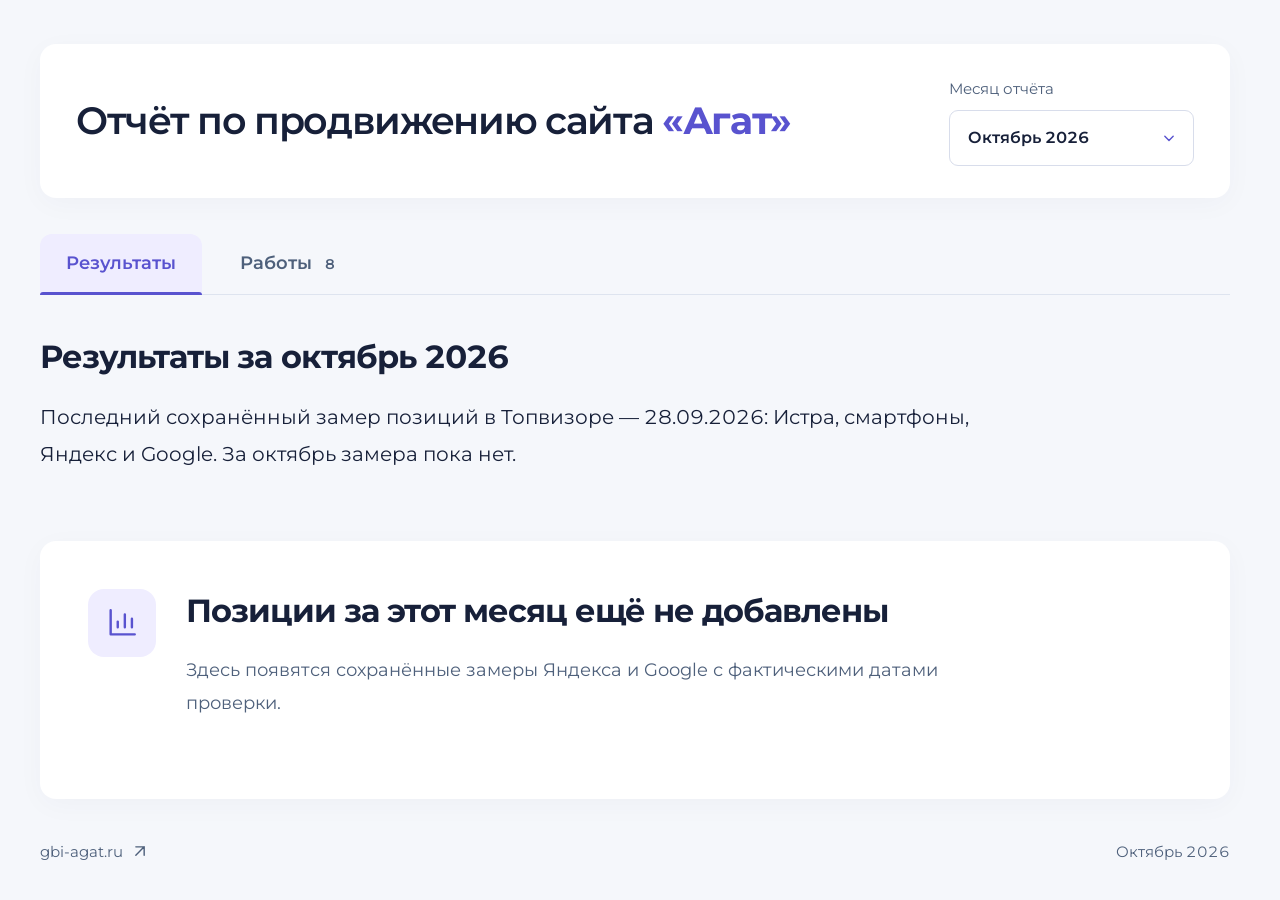
==== index.html @ eaf4693b "Rewrite October report into eight client-focused works" ====
<!doctype html>
<html lang="ru">
<head>
  <meta charset="utf-8">
  <meta name="viewport" content="width=device-width,initial-scale=1">
  <meta name="robots" content="noindex,nofollow">
  <meta name="color-scheme" content="light">
  <title>Отчёт по продвижению сайта «Агат»</title>
  <link rel="preload" href="assets/fonts/Montserrat-Regular.woff2" as="font" type="font/woff2" crossorigin>
  <link rel="preload" href="assets/fonts/Montserrat-SemiBold.woff2" as="font" type="font/woff2" crossorigin>
  <link rel="stylesheet" href="styles.css?v=631f88daee0b">
  <link rel="stylesheet" href="results.css?v=2985867da92b">
  <link rel="stylesheet" href="adapt.css?v=6421953a1826">
  <script src="report-data.js?v=fc1d8f384227" defer></script>
  <script src="model.js?v=d8259ea0d6a9" defer></script>
  <script src="app.js?v=17f23eb4bdbf" defer></script>
</head>
<body>
  <a class="skip-link" href="#report-content">К содержанию отчёта</a>
  <div class="report-shell">
    <header class="report-header">
      <div class="report-heading"><h1>Отчёт по продвижению сайта <span id="report-client">«Агат»</span></h1></div>
      <div class="month-picker"><label for="report-month">Месяц отчёта</label><div class="select-wrap"><select id="report-month" aria-label="Месяц отчёта"></select><svg aria-hidden="true" viewBox="0 0 24 24"><path d="m7 10 5 5 5-5"/></svg></div></div>
    </header>
    <nav class="report-nav" aria-label="Разделы отчёта">
      <div class="tabs" role="tablist" aria-label="Отчёт по продвижению сайта">
        <button type="button" role="tab" id="tab-results" aria-controls="panel-results" aria-selected="true" tabindex="0">Результаты</button>
        <button type="button" role="tab" id="tab-works" aria-controls="panel-works" aria-selected="false" tabindex="-1">Работы <span id="work-count" class="tab-count" hidden></span></button>
      </div>
    </nav>
    <main id="report-content">
      <section id="panel-results" role="tabpanel" aria-labelledby="tab-results" tabindex="-1"><p class="loading-message" role="status">Загружаем отчёт…</p></section>
      <section id="panel-works" role="tabpanel" aria-labelledby="tab-works" tabindex="-1" hidden></section>
      <noscript><p class="notice">Для переключения месяцев и просмотра отчёта включите JavaScript в браузере.</p></noscript>
    </main>
    <footer class="report-footer"><a id="site-link" href="https://gbi-agat.ru/" target="_blank" rel="noopener noreferrer">gbi-agat.ru <svg aria-hidden="true" viewBox="0 0 24 24"><path d="M7 17 17 7M7 7h10v10"/></svg></a><span id="period-label">Октябрь 2026</span></footer>
  </div>
  <dialog id="detail-dialog" class="detail-dialog" aria-labelledby="detail-title">
    <div class="drawer-header"><div><h2 id="detail-title"></h2><p id="detail-meta"></p></div><button type="button" id="close-detail" class="icon-button" aria-label="Закрыть подробности" autofocus><svg aria-hidden="true" viewBox="0 0 24 24"><path d="m6 6 12 12M18 6 6 18"/></svg></button></div>
    <div id="detail-body" class="drawer-body"></div>
  </dialog>
  <p id="announcement" class="sr-only" role="status" aria-live="polite"></p>
</body>
</html>
---- styles.css ----
@font-face{font-family:Montserrat;src:url('assets/fonts/Montserrat-Regular.woff2') format('woff2');font-weight:400;font-style:normal;font-display:swap}
@font-face{font-family:Montserrat;src:url('assets/fonts/Montserrat-Medium.woff2') format('woff2');font-weight:500;font-style:normal;font-display:swap}
@font-face{font-family:Montserrat;src:url('assets/fonts/Montserrat-SemiBold.woff2') format('woff2');font-weight:600;font-style:normal;font-display:swap}
@font-face{font-family:Montserrat;src:url('assets/fonts/Montserrat-Bold.woff2') format('woff2');font-weight:700;font-style:normal;font-display:swap}

:root{--page:#f5f7fb;--surface:#fff;--ink:#172039;--muted:#4e607b;--accent:#5953cf;--accent-soft:#efedff;--positive:#087e78;--positive-soft:#e7f5f1;--negative:#a33b45;--negative-soft:#fff0f0;--line:#e4e9f1;--before:#b4ade9;--after:#28a7a0;--radius:16px;--shadow:0 6px 28px rgb(34 46 84 / 3%);--ease:cubic-bezier(.16,1,.3,1);--body-size:18px;--small-size:16px;--meta-size:15px;--intro-size:20px;--task-size:20px;font-family:Montserrat,Arial,sans-serif;font-size:var(--body-size);color:var(--ink);background:var(--page);font-synthesis:none;font-variant-numeric:tabular-nums}
*{box-sizing:border-box}html{scrollbar-gutter:stable;scroll-behavior:smooth}body{margin:0;line-height:1.7}body.dialog-open{overflow:hidden}button,input,select{font:inherit;color:inherit}button,a,input,select{-webkit-tap-highlight-color:transparent}button{cursor:pointer}button:disabled{cursor:default;opacity:.5}[hidden]{display:none!important}button:focus-visible,a:focus-visible,input:focus-visible,select:focus-visible,summary:focus-visible,[tabindex]:focus-visible{outline:3px solid #7770ed;outline-offset:4px}a{color:var(--accent);text-decoration-thickness:1px;text-underline-offset:5px}a:hover{text-decoration:underline}input,select{caret-color:var(--accent)}::selection{background:#ddd9ff;color:var(--ink)}::-webkit-scrollbar{width:10px;height:10px}::-webkit-scrollbar-thumb{background:#bcc3d4;border-radius:8px;border:2px solid var(--page)}::-webkit-scrollbar-track{background:var(--page)}svg{display:block;flex-shrink:0;fill:none;stroke:currentColor;stroke-width:1.7;stroke-linecap:round;stroke-linejoin:round}h1,h2,h3,p{margin:0}h1,h2,h3{text-wrap:balance}h1,h2{letter-spacing:-.03em}h3{letter-spacing:-.02em}.sr-only{position:absolute;width:1px;height:1px;padding:0;margin:-1px;overflow:hidden;clip:rect(0,0,0,0);white-space:nowrap;border:0}.skip-link{position:fixed;z-index:100;left:20px;top:-100px;padding:14px 20px;background:white;border-radius:8px}.skip-link:focus{top:12px}

/* Shared page hierarchy. */
.report-shell{max-width:1440px;margin:0 auto;padding:44px 40px 0}.report-header{display:grid;grid-template-columns:minmax(0,1fr) auto;align-items:center;gap:40px;padding:32px 36px;background:var(--surface);border-radius:var(--radius);box-shadow:var(--shadow)}.report-heading{min-width:0}.report-heading h1{max-width:900px;font-size:38px;line-height:1.35;font-weight:600;letter-spacing:-.035em;text-wrap:pretty}.report-heading h1 span{color:var(--accent);font-weight:700}.month-picker label{display:block;font-size:var(--meta-size);color:var(--muted);margin-bottom:8px}.select-wrap{position:relative}.select-wrap>svg{position:absolute;pointer-events:none;right:15px;top:18px;width:20px;height:20px;color:var(--accent);transform:rotate(90deg)}.month-picker .select-wrap>svg{transform:none}select{appearance:none;min-height:56px;border:1px solid #d8ddeb;border-radius:9px;background:var(--surface);padding:13px 45px 13px 18px;font-size:var(--small-size);cursor:pointer;max-width:100%}.month-picker select{min-width:245px;font-weight:600}
.report-nav{margin-top:36px;border-bottom:1px solid #dee4ef}.tabs{display:flex;gap:12px}.tabs button{position:relative;min-height:60px;padding:15px 26px;border:0;border-radius:12px 12px 0 0;background:transparent;color:var(--muted);font-size:18px;font-weight:600;line-height:1.5;transition:background .18s,color .18s}.tabs button:hover{background:#ececfa;color:var(--ink)}.tabs button[aria-selected=true]{background:var(--accent-soft);color:var(--accent)}.tabs button[aria-selected=true]::after{content:'';height:3px;border-radius:3px 3px 0 0;background:var(--accent);position:absolute;bottom:-1px;left:0;right:0}.tab-count{margin-left:8px;font-size:14px;color:var(--muted)}.surface{background:var(--surface);border-radius:var(--radius);box-shadow:var(--shadow)}
.page-intro{padding:44px 0 40px}.page-intro h2{font-size:36px;line-height:1.3;font-weight:700}.period-subtitle{font-size:18px;color:var(--accent);margin-top:12px;font-weight:500}

/* The route gives each month and task enough room to read. */
.timeline{list-style:none;margin:0;padding:0}.stage{position:relative;display:grid;grid-template-columns:110px minmax(0,1fr);gap:20px;padding-bottom:36px;scroll-margin-top:24px}.stage::before{content:'';position:absolute;left:109px;top:47px;bottom:-47px;width:2px;background:#dce2ed}.stage:last-child::before{display:none}.stage-date{padding-top:34px;padding-right:16px;position:relative;text-align:left}.stage-date h3{font-size:20px;font-weight:600;line-height:1.4}.stage-date .year{display:block;font-size:var(--meta-size);color:var(--muted);margin-top:6px}.stage-node{position:absolute;right:-8px;top:41px;width:16px;height:16px;border:3px solid var(--page);background:#a8b2c7;border-radius:50%;z-index:1}.stage.selected .stage-node{width:20px;height:20px;right:-10px;top:39px;background:var(--accent);box-shadow:0 0 0 1px var(--accent)}.stage.selected .stage-date h3{color:var(--accent)}.stage.complete .stage-node{background:var(--positive)}.stage-card{padding:34px 36px 12px}.stage.selected .stage-card{outline:1px solid #c7c2ee;outline-offset:-1px}.stage-heading{display:flex;gap:24px;align-items:flex-start;justify-content:space-between}.stage-heading h3{font-size:26px;font-weight:600;line-height:1.4}.stage-description{font-size:var(--body-size);line-height:1.8;color:var(--muted);max-width:900px;margin-top:14px}
.status{display:inline-flex;align-items:center;font-size:var(--meta-size);font-weight:500;white-space:nowrap;color:var(--muted);padding:5px 10px;background:#f1f4f9;border-radius:5px;line-height:1.5}.status.in_progress{color:var(--accent);background:var(--accent-soft)}.status.done{color:var(--positive);background:var(--positive-soft)}.status.moved{color:#835911;background:#fff4df}
.stage-tasks{margin:28px 0 0;list-style:none;padding:0;display:grid;grid-template-columns:1fr 1fr;column-gap:36px}.stage-tasks>li{min-width:0;border-top:1px solid var(--line)}.task-button{width:100%;display:flex;gap:22px;text-align:left;padding:26px 0 28px;border:0;background:transparent;border-radius:3px;align-items:flex-start}.task-button:hover .task-title,.task-button:hover .task-affordance{color:var(--accent);text-decoration:underline;text-underline-offset:5px}.task-text{display:block;min-width:0;flex:1}.task-title{font-size:var(--task-size);line-height:1.55;font-weight:600;display:block}.task-summary{display:block;color:var(--muted);font-size:var(--body-size);line-height:1.8;margin-top:10px}.task-target{display:block;font-size:var(--small-size);font-weight:600;color:var(--accent);margin-top:12px}.task-affordance{display:block;flex-shrink:0;white-space:nowrap;font-size:var(--small-size);font-weight:500;color:var(--accent);line-height:1.6;padding-top:3px}.task-text .status{margin-top:12px}.incoming-note{font-size:var(--small-size);color:#835911;padding:20px 0;border-top:1px solid var(--line)}.incoming-note button{border:0;padding:0;background:none;font-size:inherit;color:inherit;text-decoration:underline;text-underline-offset:4px}
.plan-footnote{font-size:var(--small-size);line-height:1.8;color:var(--muted);max-width:1040px;margin:4px 0 48px 130px}.recurring{margin-left:130px;padding:36px}.recurring h2{font-size:28px;line-height:1.4}.recurring-list{list-style:none;display:grid;grid-template-columns:1fr 1fr;gap:32px 40px;padding:28px 0 0;margin:0}.recurring-list h3{font-size:20px;font-weight:600}.recurring-list p{font-size:var(--body-size);color:var(--muted);line-height:1.8;margin-top:10px}.report-footer{display:flex;align-items:center;justify-content:space-between;font-size:var(--meta-size);color:var(--muted);padding:40px 0 32px;gap:24px}.report-footer a{display:flex;gap:7px;align-items:center;color:var(--muted);text-decoration:none}.report-footer a:hover{color:var(--accent)}.report-footer svg{width:20px;height:20px}

/* Empty, prepared and populated report screens use the same type scale. */
.empty-state{margin-top:40px;padding:48px;display:flex;gap:30px;align-items:flex-start}.empty-symbol{width:68px;height:68px;border-radius:16px;background:var(--accent-soft);color:var(--accent);display:grid;place-items:center;flex-shrink:0}.empty-symbol svg{width:34px;height:34px}.empty-state h2{font-size:32px;max-width:850px;line-height:1.4}.empty-state p{max-width:850px;font-size:var(--body-size);line-height:1.85;color:var(--muted);margin:20px 0 30px}.button-primary,.button-secondary{display:inline-flex;align-items:center;justify-content:center;gap:12px;min-height:54px;border-radius:9px;padding:14px 22px;font-size:var(--small-size);font-weight:600;line-height:1.5;text-decoration:none;transition:background .18s;max-width:100%}.button-primary{color:white;background:var(--accent);border:0}.button-primary:hover{background:#4943b7;text-decoration:none}.button-secondary{color:var(--accent);border:1px solid #d8d3ed;background:white}.button-secondary:hover{background:var(--accent-soft);text-decoration:none}.button-primary svg,.button-secondary svg{width:22px;height:22px}
.month-intro{max-width:1120px;font-size:var(--intro-size);line-height:1.85;padding:40px 0}.month-intro p+p{margin-top:20px}.month-intro h2{font-size:32px;line-height:1.4;margin-bottom:24px}.traffic-card{padding:36px;display:grid;grid-template-columns:1fr 1.5fr;gap:40px;align-items:center;margin-bottom:30px}.traffic-card h3{font-size:24px;line-height:1.4}.source-label{font-size:var(--meta-size);color:var(--muted);margin-top:10px}.traffic-value{font-size:46px;font-weight:600;line-height:1.25;letter-spacing:-.035em;margin-top:22px}.traffic-value span{font-size:var(--small-size);color:var(--muted);font-weight:400;margin-left:10px;letter-spacing:0}.traffic-change{font-size:var(--small-size);margin-top:14px}.traffic-context{font-size:var(--meta-size);color:var(--muted);margin-top:10px;line-height:1.8}.positive{color:var(--positive)}.negative{color:var(--negative)}.neutral{color:var(--muted)}.traffic-chart{width:100%;height:210px}.traffic-chart text{stroke:none;fill:var(--muted);font-size:18px;font-family:inherit}.traffic-chart .bar-label{fill:var(--ink);font-size:18px}.chart-mobile{display:none}.chart-placeholder{font-size:var(--small-size);color:var(--muted);border-top:1px solid var(--line);padding:24px 0}
.kpi-grid{display:grid;grid-template-columns:repeat(4,minmax(0,1fr));gap:24px}.kpi-card{padding:30px;min-width:0}.kpi-card h3{font-size:20px;font-weight:600;line-height:1.5;margin-bottom:20px}.kpi-values{display:flex;gap:12px;align-items:flex-end;flex-wrap:wrap}.kpi-values .number{font-size:34px;line-height:1.25;font-weight:600;letter-spacing:-.035em;white-space:nowrap}.kpi-values .before{color:var(--muted);font-weight:400}.kpi-period{display:block;color:var(--muted);font-size:var(--meta-size);margin-bottom:7px}.kpi-arrow{color:var(--muted);width:22px;height:22px;margin-bottom:10px}.kpi-count{font-size:var(--small-size);color:var(--muted);margin-top:18px}.metrics-note{font-size:var(--meta-size);color:var(--muted);line-height:1.85;margin:22px 3px 36px;max-width:1120px}.no-metric{font-size:24px;color:var(--muted);font-weight:500;line-height:1.5}
.charts-grid{display:grid;grid-template-columns:1fr 1fr;gap:28px;margin-bottom:40px}.ranking-chart{padding:32px}.ranking-chart h3{font-size:24px;margin-bottom:28px}.rank-bars{display:flex;gap:32px;align-items:flex-end;height:178px}.rank-bar-group{flex:1;display:flex;align-items:flex-end;justify-content:center;gap:14px;height:132px;position:relative;border-bottom:1px solid var(--line)}.rank-bar{width:48px;border-radius:4px 4px 0 0;background:var(--after);position:relative;min-height:2px}.rank-bar.before{background:var(--before)}.rank-bar span{position:absolute;top:-29px;left:0;right:0;text-align:center;font-size:var(--small-size)}.rank-bar-group strong{font-size:var(--small-size);font-weight:500;position:absolute;bottom:-34px;left:0;right:0;text-align:center;color:var(--muted)}.chart-legend{display:flex;gap:24px;font-size:var(--meta-size);color:var(--muted);margin-top:42px;flex-wrap:wrap}.chart-legend span{display:flex;align-items:center;gap:8px}.chart-legend i{display:inline-block;width:12px;height:12px;background:var(--after);border-radius:2px}.chart-legend .before-key{background:var(--before)}

/* Tables retain large values; narrow viewports scroll within the table only. */
.queries-card{padding:36px;min-width:0}.section-heading{display:flex;align-items:baseline;justify-content:space-between;gap:24px}.section-heading h2{font-size:28px}.section-heading p{font-size:var(--small-size);color:var(--muted)}.table-filters{display:flex;gap:20px;flex-wrap:wrap;margin:28px 0;align-items:flex-end}.filter-field{display:flex;flex-direction:column;gap:10px;min-width:195px;min-inline-size:0}.filter-field.search{flex:1}.filter-field label{font-size:var(--meta-size);color:var(--muted)}.filter-field input{min-height:56px;border:1px solid #d8ddeb;border-radius:9px;background:white;padding:13px 18px;font-size:var(--small-size);min-width:0;width:100%}.filter-field input::placeholder{color:var(--muted)}.filter-field select{width:100%}.table-scroll{overflow:auto;max-width:100%;overscroll-behavior-inline:contain}.positions-table{border-collapse:separate;border-spacing:0;width:100%;min-width:920px;font-size:var(--small-size);table-layout:fixed}.positions-table th{background:#f4f5f8;font-weight:500;color:var(--muted);text-align:center;font-size:var(--meta-size);padding:18px 10px}.positions-table th.query-heading{text-align:left;padding-left:20px;border-radius:8px 0 0 0}.positions-table th.engine-title{background:#eeecf8;font-size:18px;font-weight:600;color:var(--ink)}.positions-table th:last-child.engine-title{border-radius:0 8px 0 0}.positions-table th time{display:block;font-size:var(--meta-size);margin-top:7px}.positions-table td{padding:24px 10px;text-align:center;border-bottom:1px solid var(--line);overflow-wrap:anywhere;vertical-align:middle}.positions-table td:first-child{text-align:left;padding-left:20px;padding-right:20px}.positions-table .query-col{width:32%}.positions-table .rank-col{width:10%}.positions-table .change-col{width:14%}.positions-table .current{background:#f3f4f8;font-weight:600}.positions-table .query-direction{display:block;font-size:var(--meta-size);color:var(--muted);margin-top:8px}.positions-table .delta{font-size:var(--meta-size);display:inline-flex;gap:5px;align-items:center;line-height:1.6}.delta svg{width:18px;height:18px}.positions-table tbody tr:hover td{background:#f7f7fd}.query-empty{padding:36px 20px;text-align:center;color:var(--muted);font-size:var(--body-size)}.table-footer{display:flex;align-items:center;justify-content:space-between;gap:24px;padding-top:28px;font-size:var(--meta-size);color:var(--muted)}.table-method{font-size:var(--meta-size);color:var(--muted);line-height:1.85;margin-top:28px}.mobile-engine{display:none}
.works-heading{padding:40px 0 30px}.works-heading h2{font-size:32px}.works-heading p{font-size:15px;color:var(--muted);margin-top:16px;line-height:1.8}.works-table{border-collapse:collapse;width:100%;table-layout:fixed}.works-table th{padding:25px 28px;text-align:left;font-size:13px;line-height:1.5;font-weight:600;color:var(--muted);border-bottom:1px solid var(--line)}.works-table td{vertical-align:top;padding:32px 28px;font-size:15px;border-bottom:1px solid var(--line);line-height:1.5;overflow-wrap:anywhere}.works-table td[data-label]{font-size:14px;line-height:1.8;font-weight:500}.works-table tr:last-child td{border:0}.works-table th:first-child{width:25%}.works-table th:nth-child(2){width:30%}.works-table th:last-child{width:190px}.work-name{font-size:16px;font-weight:600;line-height:1.6;margin-bottom:14px}.work-summary{color:var(--muted)}.work-open{border:0;background:transparent;color:var(--accent);font-size:13px;line-height:1.5;font-weight:600;min-height:52px;padding:0;display:flex;align-items:center;gap:8px;white-space:nowrap}.work-open:hover{text-decoration:underline;text-underline-offset:5px}.work-open svg{width:20px;height:20px}

/* Detail panels follow the same reading scale, including supporting evidence. */
.detail-dialog{padding:0;border:0;position:fixed;margin:0 0 0 auto;inset:0;width:min(860px,100%);height:100dvh;max-width:100%;max-height:100%;background:white;color:var(--ink);box-shadow:-20px 0 70px rgb(25 35 65 / 15%)}.detail-dialog[open]{display:flex;flex-direction:column;animation:drawer-enter .24s var(--ease)}.detail-dialog::backdrop{background:rgb(23 32 57 / 28%)}@keyframes drawer-enter{from{transform:translateX(28px);clip-path:inset(0 0 0 16px)}to{transform:translateX(0);clip-path:inset(0)}}.drawer-header{padding:32px 40px;display:flex;align-items:flex-start;justify-content:space-between;gap:28px;border-bottom:1px solid var(--line);flex-shrink:0}.drawer-header h2{font-size:28px;line-height:1.45}.drawer-header p{font-size:var(--meta-size);color:var(--muted);margin-top:12px;line-height:1.7}.icon-button{width:52px;height:52px;min-width:52px;display:grid;place-items:center;border:1px solid var(--line);border-radius:9px;background:white}.icon-button:hover{background:var(--accent-soft);color:var(--accent)}.icon-button svg{width:24px;height:24px}.drawer-body{padding:36px 40px 52px;overflow-y:auto;overscroll-behavior:contain}.detail-lead{font-size:var(--intro-size);line-height:1.85;margin-bottom:34px}.detail-section+.detail-section{margin-top:36px}.detail-section h3{font-size:22px;font-weight:600;margin-bottom:16px}.detail-section p{font-size:var(--body-size);line-height:1.85;color:var(--muted)}.detail-section ul,.detail-section ol{padding-left:24px;margin:0;font-size:var(--body-size);line-height:1.8;color:var(--muted)}.detail-section li+li{margin-top:14px}.detail-section li::marker{color:var(--accent)}.detail-links{list-style:none!important;padding:0!important;display:grid;gap:14px}.detail-links li{margin:0!important}.detail-links a{display:inline-flex;align-items:center;gap:7px}.detail-links svg{width:18px;height:18px}.detail-note{background:var(--accent-soft);color:#48429e;padding:20px 24px;font-size:var(--small-size);line-height:1.8;border-radius:9px;margin:28px 0}.actual-result{padding-top:36px;margin-top:36px;border-top:1px solid var(--line)}.actual-result h3{font-size:24px;margin-bottom:18px}.actual-result>p{font-size:var(--body-size);line-height:1.85;color:var(--muted)}.evidence-block{border-top:1px solid var(--line);margin-top:24px}.evidence-block summary{cursor:pointer;font-size:var(--body-size);font-weight:600;line-height:1.7;padding:22px 0;color:var(--accent);min-height:52px}.evidence-content{padding-bottom:24px;font-size:var(--body-size);line-height:1.85}.comparison-grid{display:grid;grid-template-columns:1fr 1fr;gap:30px}.comparison-grid h4{font-size:var(--body-size);margin:0 0 14px;color:var(--ink)}.comparison-grid p{color:var(--muted);font-size:var(--body-size)}.evidence-table{border-collapse:collapse;width:100%;min-width:480px;font-size:var(--small-size);line-height:1.8}.evidence-table th,.evidence-table td{border-bottom:1px solid var(--line);padding:16px;text-align:left;vertical-align:top;overflow-wrap:anywhere}.evidence-table th{font-weight:600;background:var(--page)}.loading-message,.notice{margin:36px 0;color:var(--muted);font-size:var(--body-size);line-height:1.8}.notice{padding:30px;background:white;border-radius:12px}

.drawer-body>.actual-result:first-child{padding-top:0;margin-top:0;border-top:0}.actual-result>p+p{margin-top:12px}.actual-result>.detail-section{margin-top:36px}.actual-result>.detail-links{margin:12px 0 0;font-size:var(--body-size);line-height:1.85}
.works-table td[data-label]>p+p,.detail-section>p+p{margin-top:12px}
.actual-result>.result-bullets{padding-left:24px;margin:18px 0 0;font-size:var(--body-size);line-height:1.8;color:var(--muted)}.result-bullets li+li{margin-top:14px}.result-bullets li::marker{color:var(--accent)}

/* Works use the compact reading scale of the approved reference report. */
.detail-dialog[data-report-view="works"]{font-size:15px}.detail-dialog[data-report-view="works"] .drawer-header h2{font-size:24px;line-height:1.35;font-weight:700}.detail-dialog[data-report-view="works"] .actual-result h3{font-size:18px;line-height:1.45;font-weight:700}.detail-dialog[data-report-view="works"] .actual-result>p,.detail-dialog[data-report-view="works"] .detail-section p,.detail-dialog[data-report-view="works"] .detail-section ul,.detail-dialog[data-report-view="works"] .detail-section ol,.detail-dialog[data-report-view="works"] .actual-result>.result-bullets{font-size:15px;line-height:1.8}.detail-dialog[data-report-view="works"] .actual-result>.detail-links,.detail-dialog[data-report-view="works"] .detail-section>.detail-links{font-size:14px;line-height:1.8}.detail-dialog[data-report-view="works"] .evidence-block summary{font-size:15px;line-height:1.6}.detail-dialog[data-report-view="works"] .evidence-content{font-size:15px;line-height:1.8}.detail-dialog[data-report-view="works"] .evidence-table{font-size:14px}.detail-dialog[data-report-view="works"] .comparison-grid h4,.detail-dialog[data-report-view="works"] .comparison-grid p{font-size:15px}

@media(max-width:1250px){.kpi-grid{grid-template-columns:1fr 1fr}.kpi-values .number{font-size:38px}}
@media(max-width:1100px){.report-header{grid-template-columns:minmax(0,1fr);gap:24px}.report-heading h1{font-size:34px}.month-picker{grid-column:1/-1;display:flex;align-items:center;justify-content:space-between;gap:20px}.month-picker label{margin:0}.stage{grid-template-columns:110px minmax(0,1fr);gap:20px}.stage::before{left:109px}.stage-card{padding:32px 32px 10px}.stage-tasks{grid-template-columns:1fr}.plan-footnote,.recurring{margin-left:130px}.traffic-card{grid-template-columns:1fr;gap:28px}.traffic-chart{height:210px}.works-table,.works-table tbody{display:block;width:100%}.works-table thead{display:none}.works-table tr{display:grid;grid-template-columns:1fr 1.2fr;gap:24px 32px;padding:32px;border-bottom:1px solid var(--line)}.works-table tr:last-child{border:0}.works-table td{display:block;padding:0;border:0;width:auto;min-width:0}.works-table td:nth-child(2),.works-table td:last-child{grid-column:1/-1}.works-table td[data-label]::before{content:attr(data-label);display:block;font-weight:600;font-size:13px;margin-bottom:8px}.section-heading{display:block}.section-heading p{margin-top:12px}.filter-field.search{flex-basis:100%}}
@media(max-width:800px){.report-shell{padding:32px 24px 0}.report-heading h1{font-size:32px}.tabs button{font-size:16px;padding:15px 20px}.page-intro h2{font-size:32px}.stage{grid-template-columns:100px minmax(0,1fr);gap:16px}.stage::before{left:99px}.stage-date h3{font-size:18px}.stage-heading{display:block}.stage-heading>.status{margin-top:14px}.stage-card{padding:30px 28px 8px}.stage-heading h3{font-size:24px}.task-button{gap:20px}.plan-footnote,.recurring{margin-left:116px}.recurring-list{grid-template-columns:1fr}.charts-grid{grid-template-columns:1fr}.empty-state{padding:36px;display:block}.empty-symbol{margin-bottom:24px}.works-table tr{grid-template-columns:1fr;gap:24px}.works-table td:nth-child(2),.works-table td:last-child{grid-column:auto}.drawer-header,.drawer-body{padding-left:30px;padding-right:30px}}
@media(max-width:600px){:root{--body-size:16px;--small-size:16px;--meta-size:14px;--intro-size:18px;--task-size:18px}.report-shell{padding:28px 20px 0}.report-header{gap:24px;align-items:start;padding:26px 24px}.report-heading h1{font-size:30px;line-height:1.4}.month-picker{display:block}.month-picker label{display:none}.month-picker select{min-width:0;width:100%;font-size:16px}.select-wrap>svg{top:18px}.report-nav{margin-top:26px}.tabs{display:grid;grid-template-columns:1.6fr 1fr .75fr;gap:4px}.tabs button{font-size:14px;padding:13px 8px;min-height:64px;line-height:1.5;border-radius:9px 9px 0 0}.tab-count{font-size:14px;margin-left:4px}.page-intro{padding:32px 0;gap:28px}.page-intro h2{font-size:30px;line-height:1.35}.period-subtitle{font-size:16px;margin-top:12px}
.stage{display:block;padding:0 0 32px 22px;scroll-margin-top:16px}.stage::before{left:3px;top:31px;bottom:-31px}.stage-date{padding:18px 0 16px;display:flex;gap:8px;align-items:baseline;text-align:left}.stage-date h3{font-size:20px}.stage-date .year{font-size:15px;margin:0}.stage-node{right:auto;left:-26px;top:27px}.stage.selected .stage-node{right:auto;left:-28px;top:25px}.stage-card{padding:26px 24px 6px}.stage-heading h3{font-size:23px;line-height:1.5}.stage-description{margin-top:16px;line-height:1.85}.stage-tasks{margin-top:24px}.task-button{flex-direction:column;gap:14px;padding:24px 0 26px}.task-title{line-height:1.6}.task-summary{line-height:1.85;margin-top:12px}.task-target{margin-top:12px}.task-affordance{padding:0;text-decoration:underline;text-underline-offset:5px}.plan-footnote{margin:0 0 36px 22px;font-size:15px;line-height:1.85}.recurring{margin-left:22px;padding:28px 24px}.recurring h2{font-size:26px}.recurring-list{gap:28px;padding-top:26px}.recurring-list h3{font-size:19px}.recurring-list p{line-height:1.85}.report-footer{font-size:14px;padding:32px 0;flex-direction:column;align-items:flex-start;gap:14px}
.empty-state{margin-top:32px;padding:30px 26px}.empty-state h2{font-size:27px;line-height:1.45}.empty-symbol{width:60px;height:60px}.empty-state p{line-height:1.85;margin:20px 0 26px}.button-primary,.button-secondary{min-height:54px;padding:14px 18px}.month-intro{padding:32px 0;line-height:1.85}.month-intro h2{font-size:28px;line-height:1.45}.traffic-card{padding:28px 24px;gap:24px}.traffic-card h3{font-size:23px}.traffic-value{font-size:42px}.traffic-value span{font-size:16px}.source-label{font-size:15px}.traffic-change{font-size:16px}.traffic-context{font-size:15px}.chart-mobile{display:block}.chart-desktop{display:none}.traffic-chart{height:180px}.traffic-chart text,.traffic-chart .bar-label{font-size:20px}.kpi-grid{gap:20px}.kpi-card{padding:28px 24px}.kpi-card h3{font-size:20px}.kpi-values .number{font-size:36px}.kpi-period{font-size:15px}.kpi-count{font-size:16px}.metrics-note{font-size:15px;margin:22px 0 32px}.ranking-chart{padding:28px 24px}.ranking-chart h3{font-size:24px}.chart-legend{font-size:15px;gap:16px 24px}
.queries-card{padding:28px 20px}.section-heading h2{font-size:27px}.section-heading p{font-size:16px}.table-filters{gap:20px;align-items:stretch;margin:26px 0}.filter-field,.filter-field.search{flex-basis:100%;width:100%;min-width:0}.filter-field label{font-size:15px}.filter-field input,.filter-field select{font-size:16px}.mobile-engine{display:flex;gap:10px;margin-bottom:24px}.mobile-engine button{flex:1;border:1px solid #d8ddeb;background:white;border-radius:8px;font-size:16px;min-height:52px;font-weight:500}.mobile-engine button[aria-pressed=true]{background:var(--accent-soft);border-color:#c7c2ee;color:var(--accent)}.positions-table{min-width:520px;font-size:16px}.positions-table .query-col{width:40%}.positions-table .rank-col{width:16%}.positions-table .change-col{width:28%}.table-scroll[data-engine=yandex] .engine-google,.table-scroll[data-engine=google] .engine-yandex{display:none}.positions-table th.engine-title{display:none}.positions-table th,.positions-table th time{font-size:15px}.positions-table th{padding:16px 8px}.positions-table td{font-size:16px;padding:22px 8px}.positions-table td:first-child,.positions-table th.query-heading{padding-left:12px;padding-right:12px}.positions-table .query-direction,.positions-table .delta{font-size:15px}.table-footer{font-size:15px;flex-direction:column;align-items:flex-start;gap:20px}.table-method{font-size:15px}.works-heading{padding:32px 0 26px}.works-heading h2{font-size:28px}.works-heading p{font-size:15px}.works-table tr{padding:28px 24px}.work-name{font-size:16px}.work-open{font-size:13px}
.drawer-header{padding:26px 24px;gap:18px}.drawer-header h2{font-size:24px;line-height:1.45}.drawer-header p{font-size:15px}.drawer-body{padding:30px 24px 44px}.detail-lead{font-size:18px;line-height:1.85;margin-bottom:30px}.detail-section+.detail-section{margin-top:32px}.detail-section h3{font-size:21px}.detail-section p,.detail-section ul,.detail-section ol{font-size:16px;line-height:1.9}.detail-section li+li{margin-top:14px}.detail-note{font-size:16px;padding:20px;margin:26px 0}.comparison-grid{grid-template-columns:1fr;gap:26px}.comparison-grid h4,.comparison-grid p{font-size:16px}.evidence-block summary,.evidence-content{font-size:16px}.evidence-table{font-size:16px}.evidence-table th,.evidence-table td{padding:14px}.actual-result h3{font-size:23px}.actual-result>p{font-size:16px}}
@media(max-width:420px){.kpi-grid{grid-template-columns:1fr}.report-heading h1{font-size:28px}.stage-heading h3{font-size:22px}.stage-card{padding-left:22px;padding-right:22px}}
@media(max-width:360px){.report-shell{padding-left:16px;padding-right:16px}.report-header{padding-left:20px;padding-right:20px}.report-heading h1{font-size:26px}.tabs button{padding-left:6px;padding-right:6px}.stage-card{padding-left:20px;padding-right:20px}.stage-heading h3{font-size:22px}.drawer-header{padding-left:20px;padding-right:20px}.drawer-body{padding-left:20px;padding-right:20px}.drawer-header h2{font-size:22px}.icon-button{width:48px;min-width:48px;height:48px}}
.table-scroll-hint{display:none}
@media(max-width:600px){.table-scroll-hint{display:block;font-size:15px;line-height:1.8;color:var(--muted);margin:0 0 20px}.actual-result>.result-bullets{line-height:1.9}}
@media(prefers-reduced-motion:reduce){html{scroll-behavior:auto}*,*::before,*::after{animation:none!important;transition:none!important}}
@media print{body{background:white}.report-shell{padding:0;max-width:none}.report-nav,.month-picker,.table-filters,.mobile-engine,.table-footer button{display:none!important}.surface{box-shadow:none;border:1px solid #ddd}.stage{break-inside:avoid}.stage-tasks{grid-template-columns:1fr}.report-footer{padding:24px 0}.detail-dialog[open]{position:static;width:100%;height:auto;box-shadow:none}.drawer-body{overflow:visible}.detail-dialog::backdrop{display:none}.icon-button,.task-affordance{display:none}.stage.selected .stage-card{outline:none}.table-scroll{overflow:visible}.positions-table{min-width:0}}
---- results.css ----
.results-heading{padding:40px 0 28px}
.results-heading h2{font-size:32px;line-height:1.4}
.results-heading p{font-size:var(--intro-size);line-height:1.85;max-width:75ch;margin-top:20px}
.engine-kpi-grid{display:grid;grid-template-columns:repeat(2,minmax(0,1fr));gap:28px;margin-bottom:40px;--searcher-yandex:#bd2f1b;--searcher-google:#1b5fbc}
.engine-kpi-card{padding:32px 36px;min-width:0}
.engine-kpi-card .searcher-name{font-size:26px;line-height:1.4;font-weight:600;margin-bottom:28px}
.engine-kpi-card.engine-yandex .searcher-name{color:var(--searcher-yandex)}
.engine-kpi-card.engine-google .searcher-name{color:var(--searcher-google)}
.engine-kpi-metrics{display:grid;grid-template-columns:repeat(2,minmax(0,1fr));gap:28px}
.engine-kpi-metric{min-width:0}
.engine-kpi-metric+.engine-kpi-metric{border-left:1px solid var(--line);padding-left:28px}
.engine-kpi-metric h4{margin:0 0 16px;font-size:20px;font-weight:500;line-height:1.5}
.engine-kpi-metric .kpi-values .number{font-size:48px;font-variant-numeric:tabular-nums}
.engine-kpi-metric .kpi-values .number.before{font-size:28px}
.engine-kpi-metric .kpi-values .number.neutral{color:var(--ink)}
.engine-kpi-metric .kpi-count{font-size:16px;line-height:1.7;margin-top:14px}
.competitors-card{padding:36px;margin-bottom:30px;min-width:0}
.competitors-table{width:100%;border-collapse:collapse;table-layout:fixed;margin-top:28px;font-size:var(--small-size)}
.competitors-table th,.competitors-table td{padding:18px 14px;border-bottom:1px solid var(--line);text-align:center;vertical-align:middle;overflow-wrap:anywhere}
.competitors-table thead th{font-size:var(--small-size);font-weight:600;color:var(--muted);background:#f8f9fc}
.competitors-table thead th:first-child{width:32%;text-align:left}
.competitors-table tbody th{text-align:left;font-weight:500}
.competitors-table tbody th a{display:inline-flex;align-items:center;gap:8px;max-width:100%;text-decoration:none}
.competitors-table tbody th a:hover{text-decoration:underline}
.competitors-table tbody th svg{width:18px;height:18px}
.competitors-table tr.is-project{background:var(--accent-soft)}
.competitors-table tr.is-project th,.competitors-table tr.is-project .comparison-value{color:var(--accent);font-weight:600}
.comparison-value{display:block;font-size:26px;line-height:1.5;font-weight:500}
.comparison-share{display:block;font-size:var(--meta-size);color:var(--muted);margin-top:3px}
.comparison-label{display:none}
.competitors-table .searcher-yandex{color:#bd2f1b;background:#fff6f3;font-size:21px}
.competitors-table .searcher-google{color:#1b5fbc;background:#f3f7ff;font-size:21px}
.competitors-table .searcher-yandex-sub{background:#fff6f3}
.competitors-table .searcher-google-sub{background:#f3f7ff}
.competitors-table .searcher-divider{border-left:1px solid #dce1ea}
.comparison-value{font-variant-numeric:tabular-nums}
.positions-table th.engine-yandex.engine-title{color:#bd2f1b;background:#fff6f3}
.positions-table th.engine-google.engine-title{color:#1b5fbc;background:#f3f7ff}
.positions-table td{font-variant-numeric:tabular-nums}
.competitor-filter{min-width:235px}
.positions-table.initial-positions{min-width:0;table-layout:fixed}
.positions-table.initial-positions .query-col{width:60%}
.positions-table.initial-positions .rank-col{width:20%}
.positions-table.initial-positions.has-competitors .query-col{width:46%}
.positions-table.initial-positions.has-competitors .rank-col{width:13.5%}
.initial-positions th,.initial-positions td{overflow-wrap:anywhere}
.initial-positions .competitor-rank{color:var(--muted)}
.rank-label-short{display:none}
@media(max-width:900px){.engine-kpi-grid{gap:24px}.engine-kpi-card{padding:28px}.engine-kpi-metrics{gap:20px}.engine-kpi-metric+.engine-kpi-metric{padding-left:20px}.competitors-card{padding:28px}.competitors-table thead th:first-child{width:34%}.competitors-table th,.competitors-table td{padding:18px 10px}.comparison-value{font-size:24px}}
@media(max-width:760px){.engine-kpi-grid{grid-template-columns:1fr}}
@media(max-width:600px){
  .results-heading{padding:32px 0 24px}
  .results-heading h2{font-size:28px}
  .engine-kpi-grid{margin-bottom:32px}
  .engine-kpi-card{padding:28px 24px}
  .engine-kpi-card .searcher-name{font-size:24px;margin-bottom:24px}
  .engine-kpi-metric h4{font-size:18px;margin-bottom:14px}
  .engine-kpi-metric .kpi-values .number{font-size:44px}
  .competitors-card{padding:28px 24px}
  .competitors-table{display:block;margin-top:24px}
  .competitors-table thead{display:none}
  .competitors-table tbody{display:grid;gap:24px}
  .competitors-table tr{display:grid;grid-template-columns:repeat(2,minmax(0,1fr));gap:20px 24px;padding:22px 0;border-bottom:1px solid var(--line)}
  .competitors-table tr.is-project{padding:22px 16px;border-radius:10px}
  .competitors-table tbody th{grid-column:1/-1;font-size:18px}
  .competitors-table th,.competitors-table td{padding:0;border:0;text-align:left;min-width:0}
  .comparison-label{display:block;font-size:15px;color:var(--muted);line-height:1.6;min-height:3.2em}
  .comparison-value{font-size:30px;margin-top:8px}
  .comparison-share{font-size:15px}
  .competitors-table .searcher-divider{border-left:0}
  .comparison-yandex .comparison-label{color:#bd2f1b}
  .comparison-google .comparison-label{color:#1b5fbc}
  .competitors-table .comparison-google{border-top:1px solid var(--line);padding-top:18px}
  .mobile-engine button[data-engine=yandex][aria-pressed=true]{color:#bd2f1b;background:#fff6f3;border-color:#d9a99c}
  .mobile-engine button[data-engine=google][aria-pressed=true]{color:#1b5fbc;background:#f3f7ff;border-color:#a7c1e6}
  .competitor-filter{min-width:0}
  .positions-table.initial-positions .query-col{width:68%}
  .positions-table.initial-positions .rank-col{width:32%}
  .positions-table.initial-positions.has-competitors .query-col{width:50%}
  .positions-table.initial-positions.has-competitors .rank-col{width:25%}
  .positions-table.initial-positions th,.positions-table.initial-positions td{padding-left:6px;padding-right:6px}
  .positions-table.initial-positions th.query-heading,.positions-table.initial-positions td:first-child{padding-left:8px;padding-right:12px}
  .rank-label-long{display:none}
  .rank-label-short{display:inline}
}
---- adapt.css ----
/* Only data-dependent additions; the original template styles remain unchanged. */
.detail-resource>a{display:inline-flex;align-items:center;gap:7px;max-width:100%;overflow-wrap:anywhere}
.detail-resource>a>svg{width:18px;height:18px;flex:0 0 18px}
.actual-result>:not(.detail-resource)+.detail-resource{margin-top:28px}
.evidence-url-map{table-layout:fixed;min-width:0}
.evidence-url-map th:first-child{width:22%}
@media(max-width:600px){
  .evidence-url-map,.evidence-url-map tbody,.evidence-url-map tr,.evidence-url-map td{display:block;width:100%}
  .evidence-url-map thead{position:absolute;width:1px;height:1px;overflow:hidden;clip-path:inset(50%)}
  .evidence-url-map tr{padding:16px 0;border-bottom:1px solid var(--line)}
  .evidence-url-map td{border:0;padding:8px 16px}
  .evidence-url-map td::before{content:attr(data-label);display:block;margin-bottom:4px;font-size:12px;font-weight:600;color:var(--muted)}
  .evidence-url-map td:first-child{font-weight:600}
}
.archive-positions .rank-col{width:calc(68% / var(--rank-columns))}
.archive-positions .archive-date{white-space:nowrap}
.results-heading .report-state{font-size:var(--meta-size);color:var(--muted);margin-top:16px}
.results-heading .archive-conclusion-title{font-weight:600}
.engine-kpi-metric .archive-change{font-size:var(--meta-size)}
.archive-chart-note{font-size:var(--meta-size);color:var(--muted);margin-top:10px}
.table-scroll[data-engine=yandex] .archive-positions{--visible-rank-columns:var(--yandex-columns)}
.table-scroll[data-engine=google] .archive-positions{--visible-rank-columns:var(--google-columns)}
/* Keep all work-card sections full width at the responsive breakpoint. */
@media(max-width:1100px){
  .works-table tr{grid-template-columns:minmax(0,1fr)}
  .works-table td{grid-column:1/-1}
  .works-table td:first-child,.works-table td[data-label]{width:100%;max-width:none}
}
.works-table.without-details th:first-child{width:27%}
.works-table.without-details th:nth-child(2){width:38%}
.works-table.without-details th:last-child{width:35%}
@media(max-width:1100px){.works-table.without-details td:first-child{grid-column:1/-1}}
@media(max-width:600px){.archive-positions .rank-col{width:calc(60% / var(--visible-rank-columns))}}

/* Neutral engine groups, gray history and a teal current period follow the approved reference. */
.queries-card{--rank-top3-bg:#e3f3e8;--rank-top3-ink:#226744;--rank-top10-bg:#eaf4f2;--rank-top10-ink:#08736e;--rank-top30-bg:#fff1d5;--rank-top30-ink:#80520e;--rank-other-bg:#f0f2f6;--rank-other-ink:#4e607b;--rank-group-bg:#e9e6f8;--rank-history-bg:#f4f5f8;--rank-current-bg:#eaf4f2;--rank-current-heading:#d9ebe7;--rank-current-ink:#185e59;--rank-current-divider:#d4e2df;--rank-divider:#d3d8e6}
.queries-card .table-filters{display:grid;grid-template-columns:minmax(0,1.4fr) minmax(0,1fr);gap:20px}
.queries-card .table-filters:has(.trend){grid-template-columns:minmax(0,1.4fr) minmax(0,1fr) minmax(0,.8fr)}
.queries-card .filter-field{min-width:0;width:100%;flex-basis:auto}
.queries-card .filter-field .select-wrap,.queries-card .filter-field select{width:100%;min-width:0;max-width:100%}
.rank-legend{display:flex;flex-wrap:wrap;gap:12px 24px;margin:0 0 20px;font-size:14px;color:var(--ink)}
.rank-legend>span{display:inline-flex;align-items:center;gap:8px}
.rank-key{display:inline-block;width:16px;height:16px;border-radius:4px}
.rank-top3{background:var(--rank-top3-bg);color:var(--rank-top3-ink)}
.rank-top10{background:var(--rank-top10-bg);color:var(--rank-top10-ink)}
.rank-top30{background:var(--rank-top30-bg);color:var(--rank-top30-ink)}
.rank-other,.rank-out{background:var(--rank-other-bg);color:var(--rank-other-ink)}
#positions-wrap{position:relative;max-height:none;overflow-x:auto;overflow-y:visible;border:1px solid var(--rank-divider);border-radius:10px;scrollbar-color:#b1bacb #f0f2f6;scrollbar-width:thin}
#positions-wrap:focus-visible{outline:3px solid var(--accent);outline-offset:4px}
.positions-table.snapshot-positions{min-width:960px;font-size:16px}
.snapshot-positions .query-col{width:34%}
.snapshot-positions .rank-col{width:calc(66% / var(--rank-columns))}
.snapshot-positions thead{position:static}
.snapshot-positions thead th{border-bottom:1px solid var(--rank-divider);color:var(--ink);font-size:14px;font-weight:500;padding:16px 8px}
.snapshot-positions thead th time{white-space:nowrap;font-size:13px;margin-top:8px;color:inherit}
.rank-date-short{display:none}
.positions-table.snapshot-positions th.engine-title{font-size:18px;font-weight:700;padding:14px 8px;background:var(--rank-group-bg);color:var(--ink)}
.snapshot-positions td.engine-yandex,.snapshot-positions td.engine-google{background:#fff}
.snapshot-positions th.engine-yandex,.snapshot-positions th.engine-google{color:var(--ink)}
.snapshot-positions td.period-before,.snapshot-positions th.period-before{background:var(--rank-history-bg);color:var(--rank-other-ink)}
.snapshot-positions th.current{background:var(--rank-current-heading);color:var(--rank-current-ink)}
.snapshot-positions td.current{background:var(--rank-current-bg);border-left:1px solid var(--rank-current-divider)}
.snapshot-positions .engine-start{border-left:1px solid var(--rank-divider)}
.snapshot-positions .engine-google.engine-start{border-left:12px solid #fff}
.snapshot-positions thead .current{font-weight:700}
.snapshot-positions .query-heading,.snapshot-positions .query-name{position:sticky;left:0;background:white;text-align:left;color:var(--ink);border-right:1px solid var(--rank-divider)}
.snapshot-positions .query-heading{z-index:4;padding-left:20px;background:#f4f5f8}
.snapshot-positions .query-name{z-index:1;font-size:15px;font-weight:500;line-height:1.55;overflow-wrap:anywhere;padding:18px 20px;border-bottom:1px solid var(--line)}
.snapshot-positions td{padding:14px 8px;border-bottom:1px solid var(--line);line-height:1.5}
.snapshot-positions tbody tr:hover td{background:#faf9fd}
.snapshot-positions tbody tr:hover td.period-before{background:#eceef4}
.snapshot-positions tbody tr:hover td.current{background:#e1efec}
.snapshot-positions tbody tr:hover .query-name{background:#f8f9fc}
.rank-value{display:inline-flex;justify-content:center;align-items:center;min-width:42px;min-height:26px;padding:0 8px;background:transparent;border-radius:0;font-variant-numeric:tabular-nums;font-weight:500;color:var(--rank-other-ink)}
.snapshot-positions .current .rank-value{font-weight:700;font-size:18px}
.snapshot-positions .current .rank-top3{color:var(--rank-top3-ink)}
.snapshot-positions .current .rank-top10{color:var(--rank-top10-ink)}
.snapshot-positions .current .rank-top30{color:var(--rank-top30-ink)}
.rank-missing{font-size:12px;color:var(--muted);font-weight:400;line-height:1.4}
.rank-movement{display:block;margin-top:4px;font-size:12px;line-height:1.4}
.snapshot-positions .rank-movement .delta{font-size:12px;line-height:1.4}
.rank-movement svg{width:14px;height:14px}
@media(max-width:1000px){.queries-card .table-filters:has(.trend){grid-template-columns:minmax(0,1fr) minmax(0,1fr)}.queries-card .table-filters:has(.trend) .search{grid-column:1/-1}}
@media(max-width:600px){
  .queries-card .table-filters,.queries-card .table-filters:has(.trend){grid-template-columns:minmax(0,1fr)}
  .rank-legend{font-size:12px;gap:12px 16px}
  .snapshot-positions .query-col{width:46%}
  .snapshot-positions .rank-col{width:calc(54% / var(--visible-rank-columns))}
  .table-scroll[data-engine=yandex] .snapshot-positions{--visible-rank-columns:var(--yandex-columns)}
  .table-scroll[data-engine=google] .snapshot-positions{--visible-rank-columns:var(--google-columns)}
  .positions-table.snapshot-positions{min-width:0}
  .snapshot-positions thead th{font-size:12px;padding:14px 4px;line-height:1.4}
  .snapshot-positions thead th time{font-size:12px}
  .rank-date-full{display:none}
  .rank-date-short{display:inline}
  .snapshot-positions .query-heading,.snapshot-positions .query-name{padding-left:12px;padding-right:12px}
  .snapshot-positions .query-name{font-size:13px;padding:16px 8px}
  .snapshot-positions td{padding:14px 4px}
  .snapshot-positions .engine-google.engine-start{border-left-width:1px}
  .rank-value{min-width:30px;padding:4px 5px;font-size:15px}
  .snapshot-positions .current .rank-value{font-size:16px}
  .queries-card .mobile-engine button[data-engine][aria-pressed=true]{color:var(--accent);background:var(--rank-group-bg);border-color:#c7c2ee}
  .queries-card .table-scroll-hint{display:none}
}
@media print{#positions-wrap{max-height:none;overflow:visible}.snapshot-positions thead,.snapshot-positions .query-heading,.snapshot-positions .query-name{position:static}.positions-table.snapshot-positions{min-width:0}}

/* Public screenshots keep the existing comparison layout and open at full size. */
.comparison-grid.has-images{grid-template-columns:repeat(2,minmax(0,1fr));gap:24px;align-items:start}
.comparison-grid.has-images>div{min-width:0}
.comparison-screenshot{margin:16px 0 0}
.comparison-screenshot>a{display:block;border:1px solid var(--line);border-radius:8px;overflow:hidden;cursor:zoom-in}
.comparison-screenshot>a:focus-visible{outline:3px solid var(--accent);outline-offset:4px}
.comparison-screenshot img{display:block;width:100%;max-width:100%;height:auto}
.comparison-screenshot figcaption{margin-top:10px;color:var(--muted);font-size:12px;line-height:1.6}
@media(max-width:600px){.comparison-grid.has-images{grid-template-columns:minmax(0,1fr);gap:26px}}
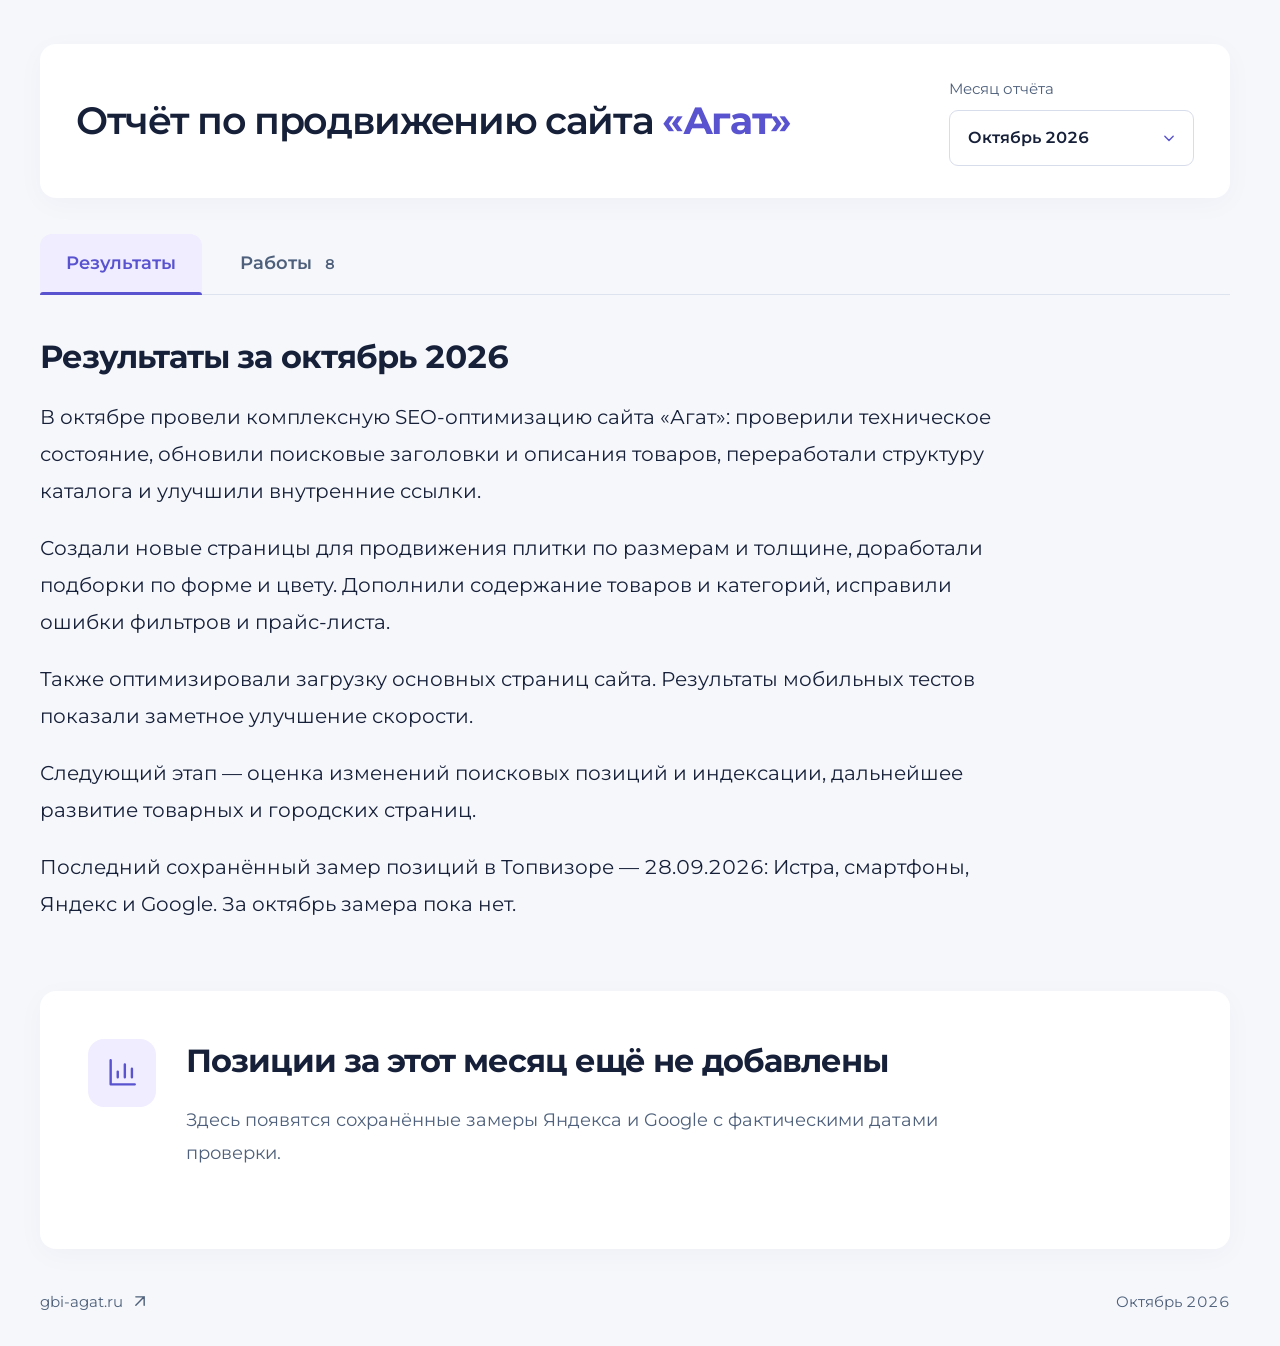
==== commit e3515109: "Move October summary above search results" ====
--- a/index.html
+++ b/index.html
@@ -11,9 +11,9 @@
   <link rel="stylesheet" href="styles.css?v=631f88daee0b">
   <link rel="stylesheet" href="results.css?v=2985867da92b">
   <link rel="stylesheet" href="adapt.css?v=6421953a1826">
-  <script src="report-data.js?v=fc1d8f384227" defer></script>
-  <script src="model.js?v=d8259ea0d6a9" defer></script>
-  <script src="app.js?v=17f23eb4bdbf" defer></script>
+  <script src="report-data.js?v=4620407a1c66" defer></script>
+  <script src="model.js?v=a62c70153301" defer></script>
+  <script src="app.js?v=bdc4ba0a8a18" defer></script>
 </head>
 <body>
   <a class="skip-link" href="#report-content">К содержанию отчёта</a>
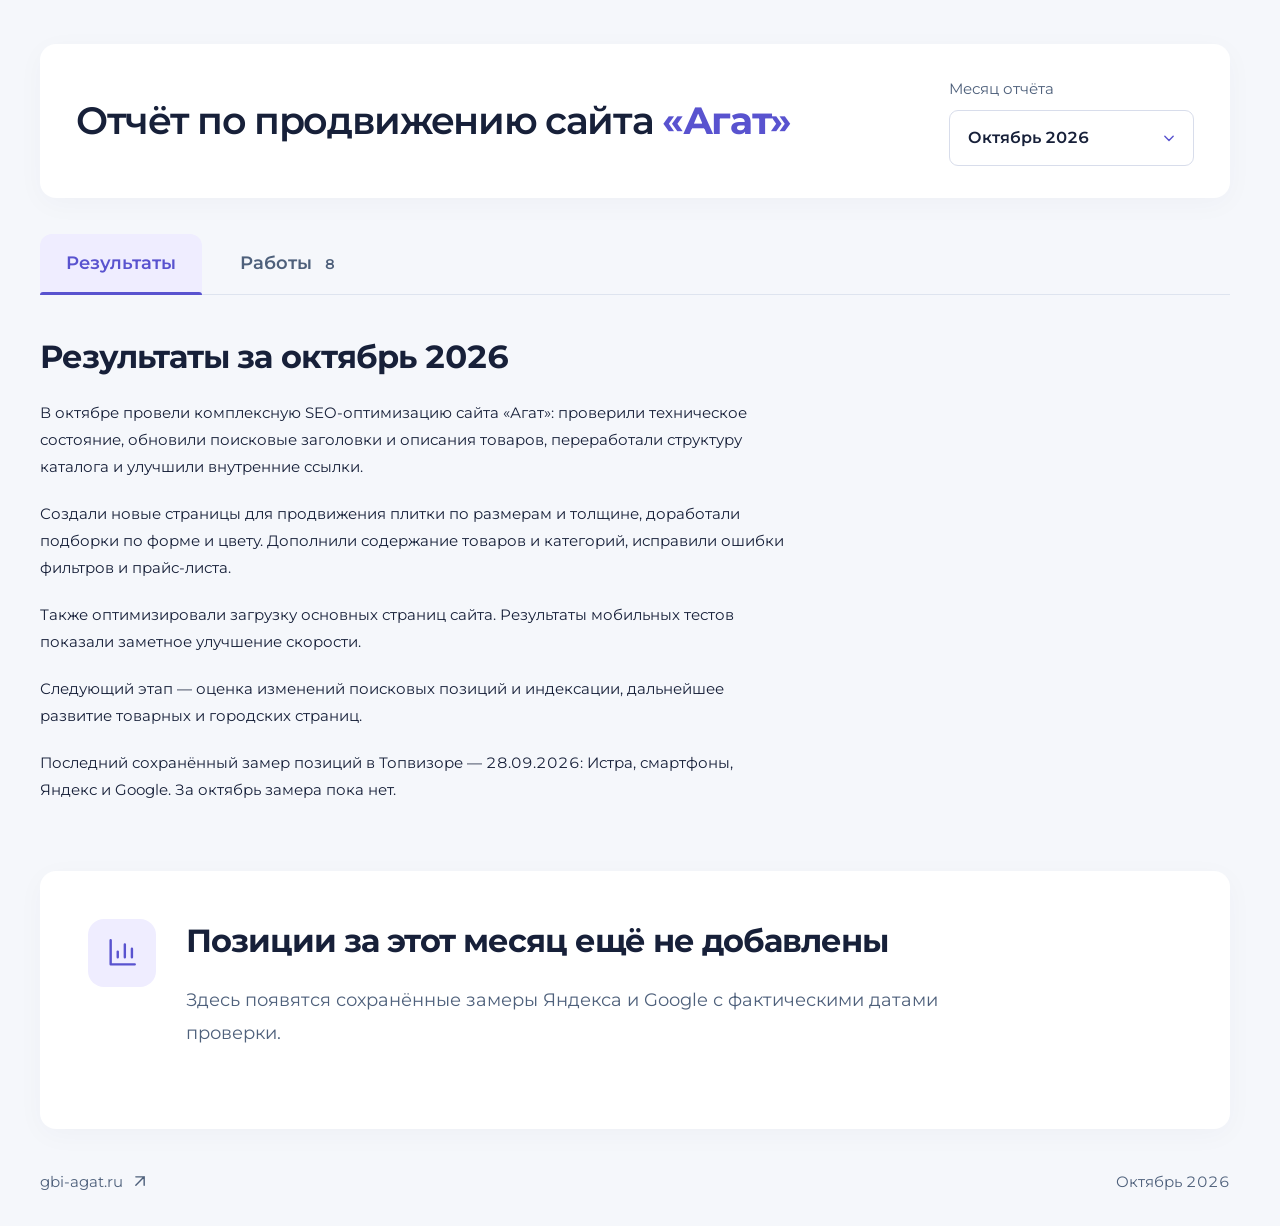
==== commit d5ef0967: "Match results summary font to previous works introduction" ====
--- a/index.html
+++ b/index.html
@@ -10,7 +10,7 @@
   <link rel="preload" href="assets/fonts/Montserrat-SemiBold.woff2" as="font" type="font/woff2" crossorigin>
   <link rel="stylesheet" href="styles.css?v=631f88daee0b">
   <link rel="stylesheet" href="results.css?v=2985867da92b">
-  <link rel="stylesheet" href="adapt.css?v=6421953a1826">
+  <link rel="stylesheet" href="adapt.css?v=8b30e9e82b81">
   <script src="report-data.js?v=4620407a1c66" defer></script>
   <script src="model.js?v=a62c70153301" defer></script>
   <script src="app.js?v=bdc4ba0a8a18" defer></script>
--- a/adapt.css
+++ b/adapt.css
@@ -14,6 +14,7 @@
 }
 .archive-positions .rank-col{width:calc(68% / var(--rank-columns))}
 .archive-positions .archive-date{white-space:nowrap}
+.results-heading p{font-size:15px;line-height:1.8}
 .results-heading .report-state{font-size:var(--meta-size);color:var(--muted);margin-top:16px}
 .results-heading .archive-conclusion-title{font-weight:600}
 .engine-kpi-metric .archive-change{font-size:var(--meta-size)}
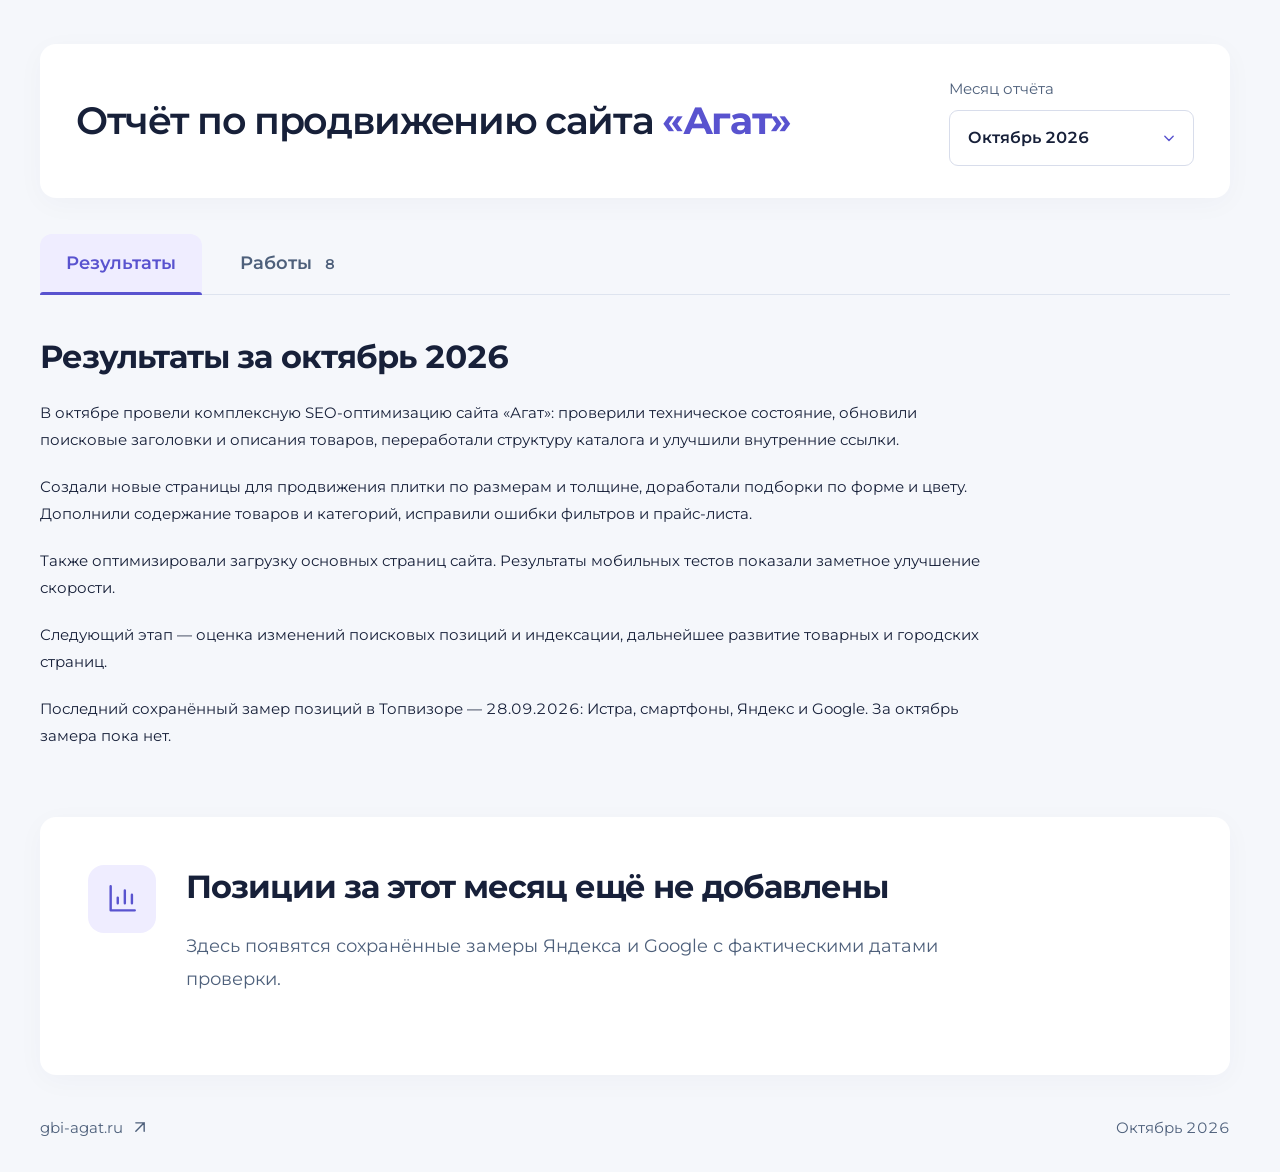
==== commit 1ab2d2e8: "Expand results introduction to eighty percent width" ====
--- a/index.html
+++ b/index.html
@@ -10,7 +10,7 @@
   <link rel="preload" href="assets/fonts/Montserrat-SemiBold.woff2" as="font" type="font/woff2" crossorigin>
   <link rel="stylesheet" href="styles.css?v=631f88daee0b">
   <link rel="stylesheet" href="results.css?v=2985867da92b">
-  <link rel="stylesheet" href="adapt.css?v=8b30e9e82b81">
+  <link rel="stylesheet" href="adapt.css?v=ab0d2d3bb040">
   <script src="report-data.js?v=4620407a1c66" defer></script>
   <script src="model.js?v=a62c70153301" defer></script>
   <script src="app.js?v=bdc4ba0a8a18" defer></script>
--- a/adapt.css
+++ b/adapt.css
@@ -14,7 +14,8 @@
 }
 .archive-positions .rank-col{width:calc(68% / var(--rank-columns))}
 .archive-positions .archive-date{white-space:nowrap}
-.results-heading p{font-size:15px;line-height:1.8}
+.results-heading p{font-size:15px;line-height:1.8;max-width:80%}
+@media(max-width:800px){.results-heading p{max-width:none}}
 .results-heading .report-state{font-size:var(--meta-size);color:var(--muted);margin-top:16px}
 .results-heading .archive-conclusion-title{font-weight:600}
 .engine-kpi-metric .archive-change{font-size:var(--meta-size)}
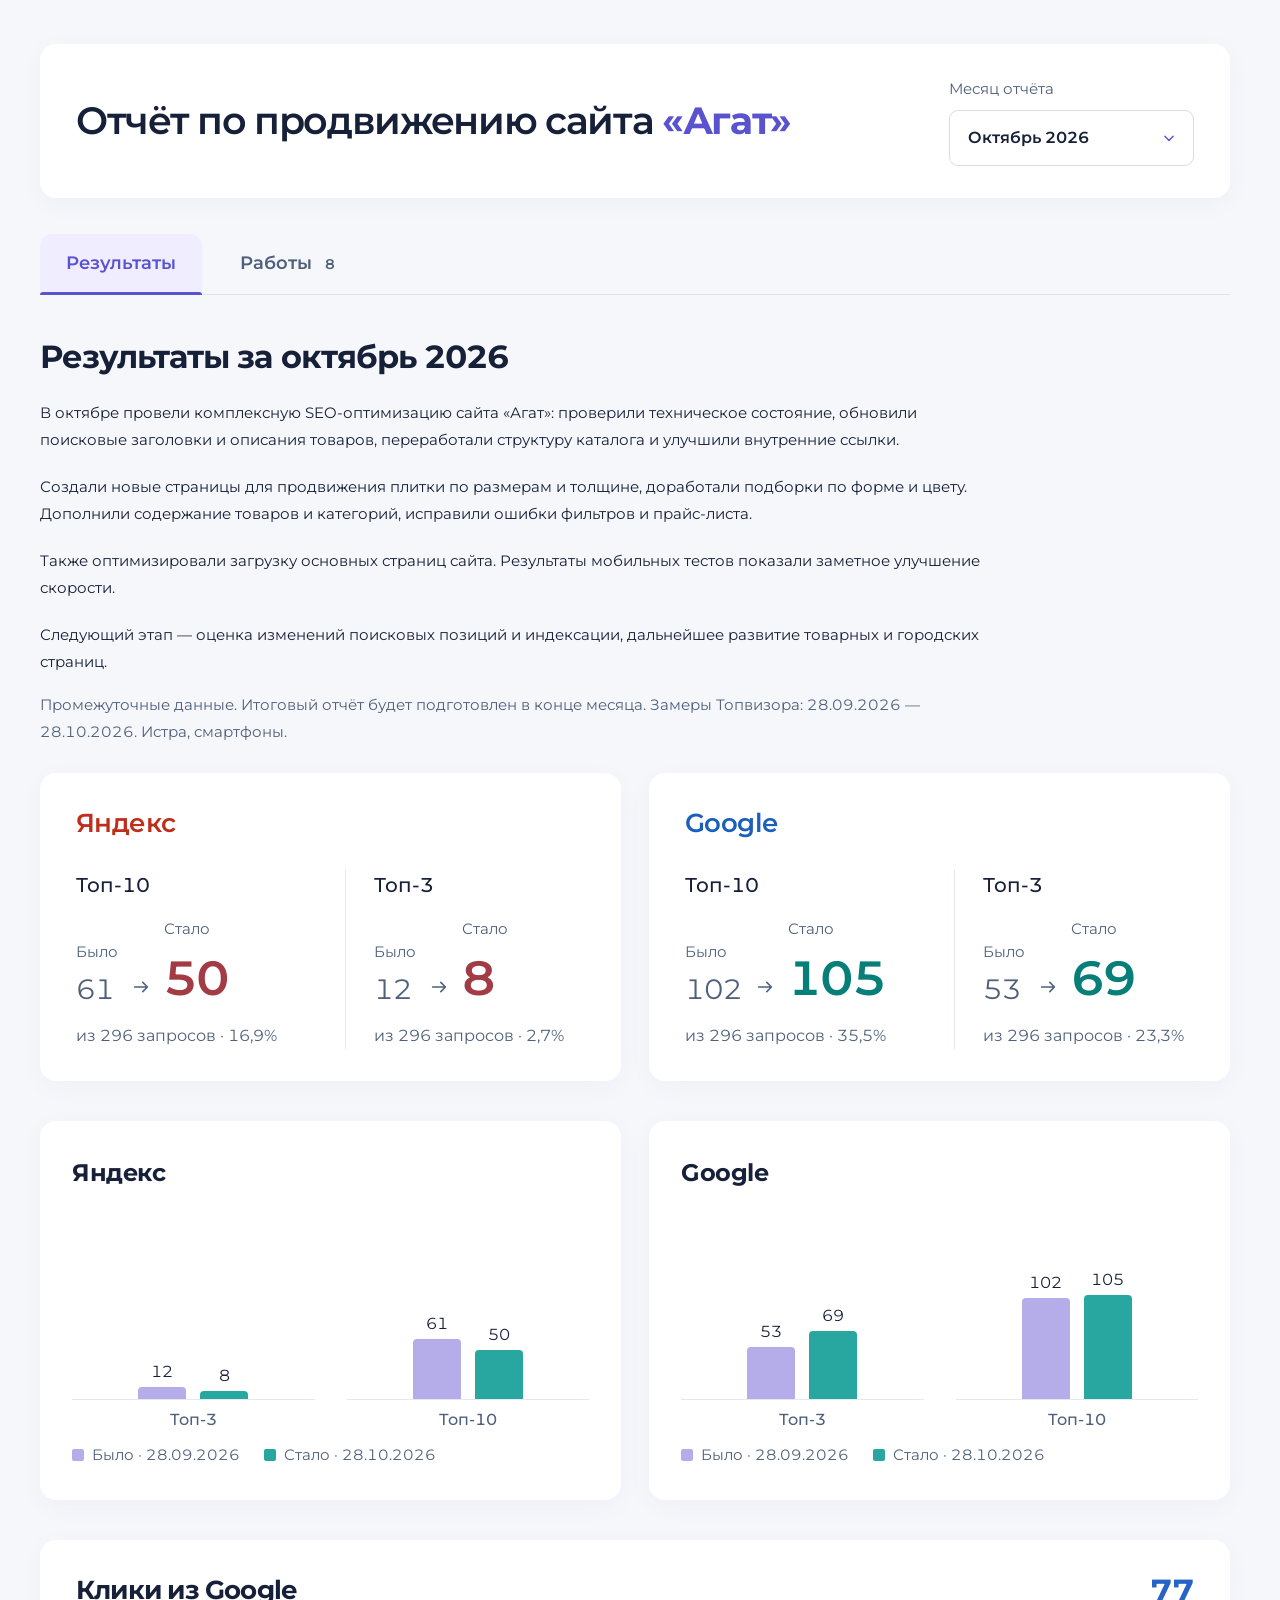
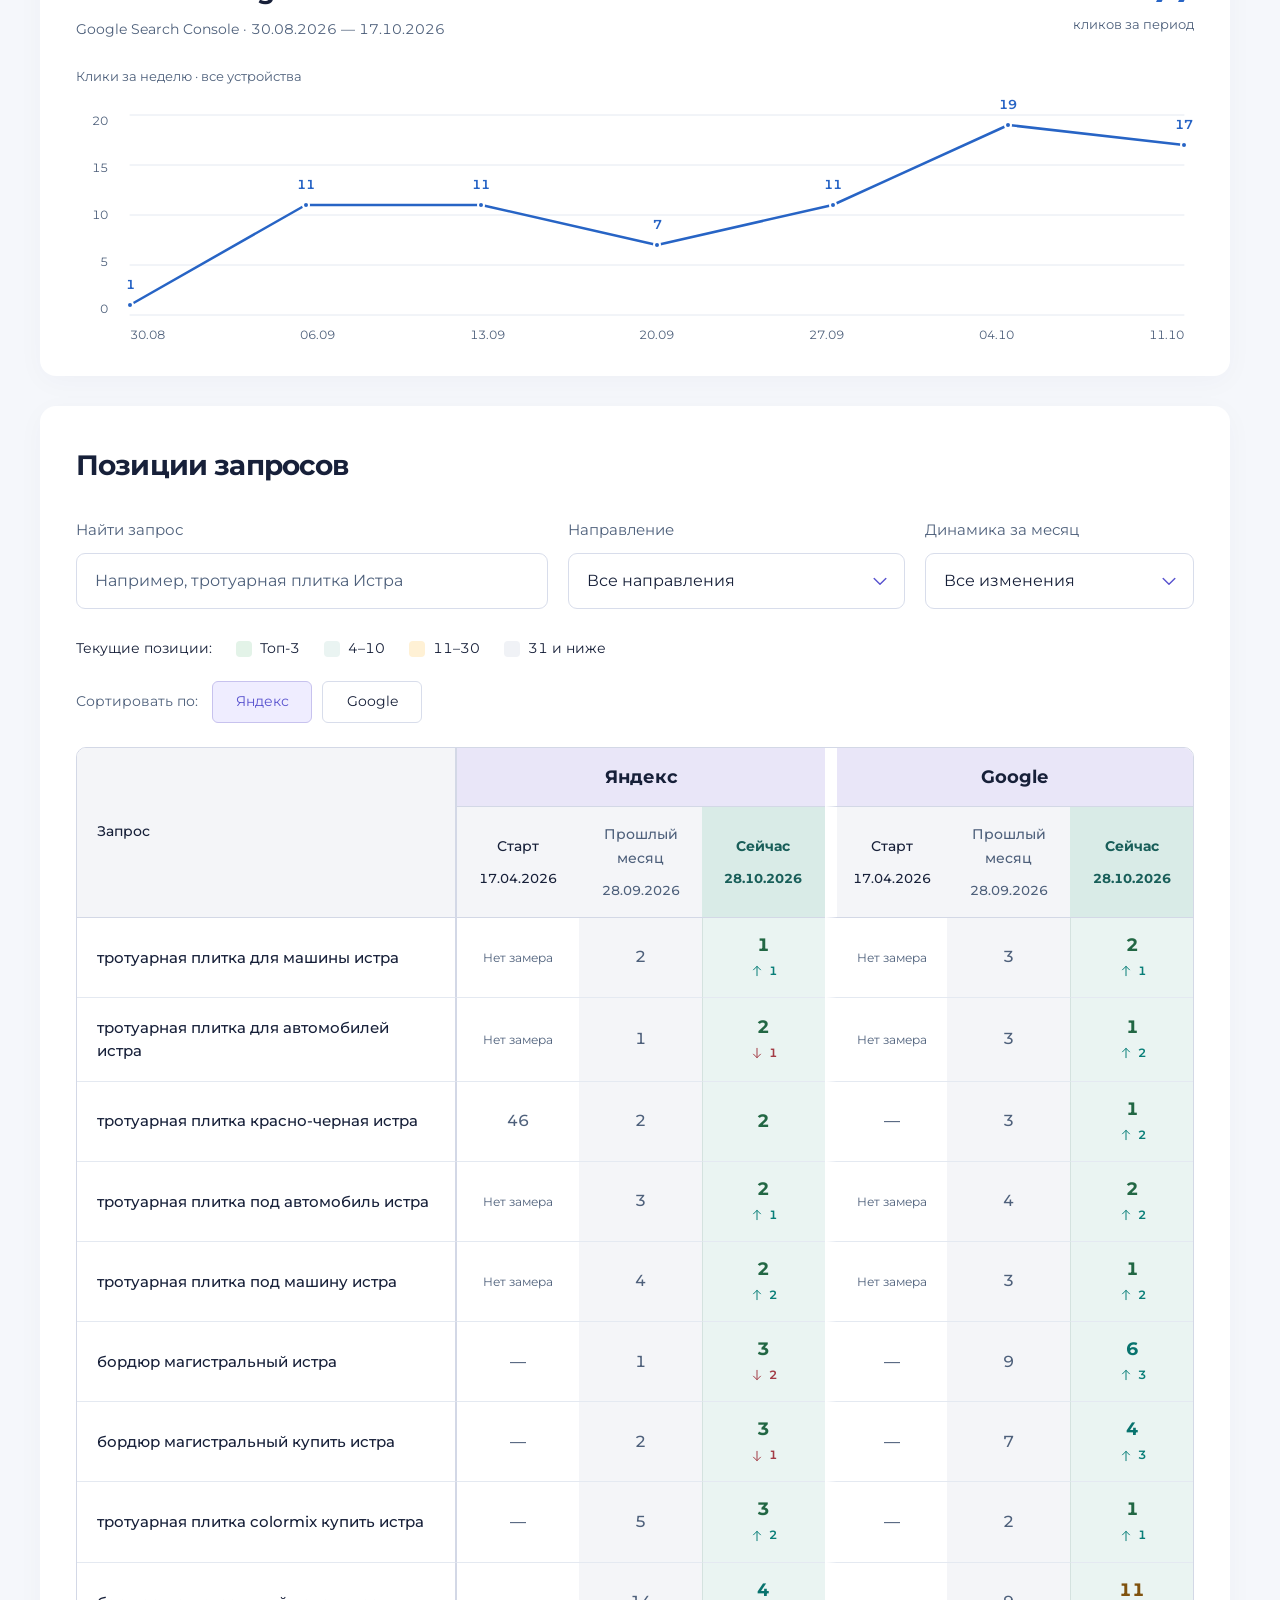
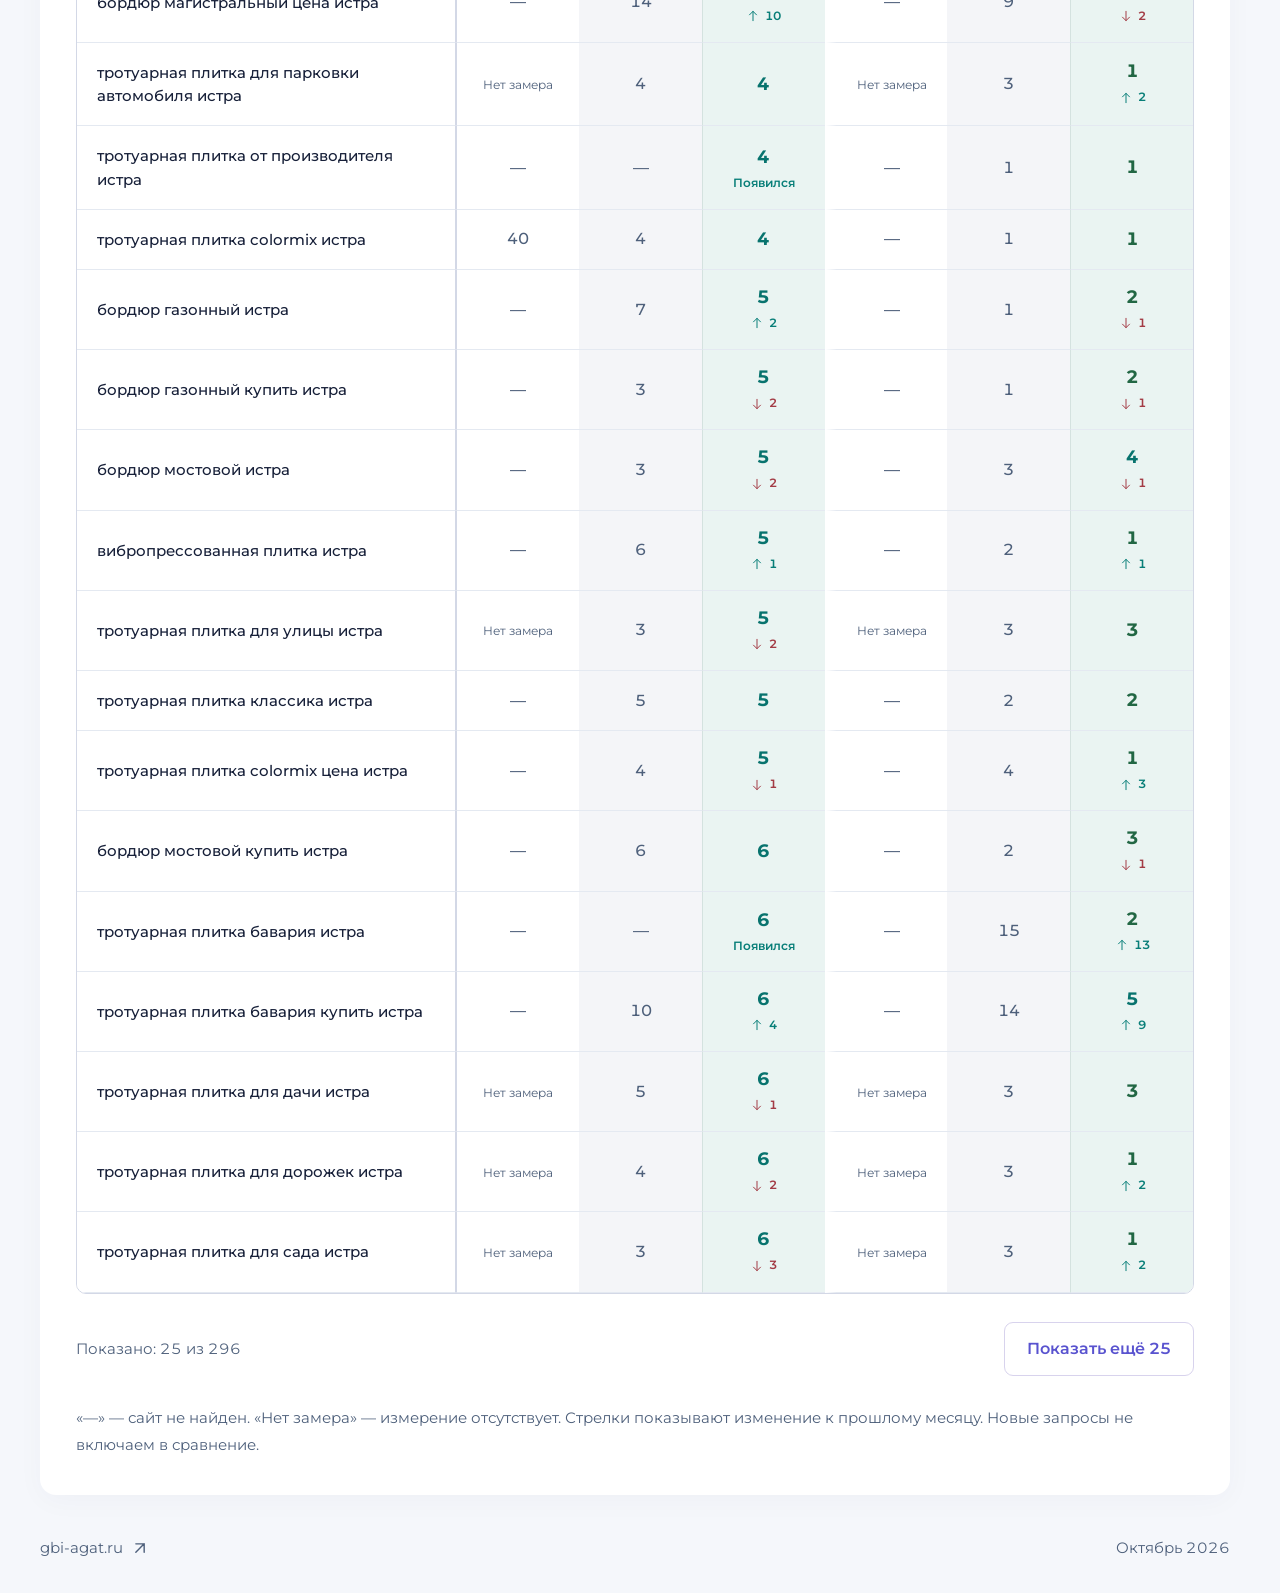
==== commit a798c970: "Add October 28 rankings, best-first sorting and Search Console clicks" ====
--- a/index.html
+++ b/index.html
@@ -10,10 +10,10 @@
   <link rel="preload" href="assets/fonts/Montserrat-SemiBold.woff2" as="font" type="font/woff2" crossorigin>
   <link rel="stylesheet" href="styles.css?v=631f88daee0b">
   <link rel="stylesheet" href="results.css?v=2985867da92b">
-  <link rel="stylesheet" href="adapt.css?v=ab0d2d3bb040">
-  <script src="report-data.js?v=4620407a1c66" defer></script>
-  <script src="model.js?v=a62c70153301" defer></script>
-  <script src="app.js?v=bdc4ba0a8a18" defer></script>
+  <link rel="stylesheet" href="adapt.css?v=07c79c703468">
+  <script src="report-data.js?v=126bed1c45ce" defer></script>
+  <script src="model.js?v=c79a3945976d" defer></script>
+  <script src="app.js?v=0f8fed145d20" defer></script>
 </head>
 <body>
   <a class="skip-link" href="#report-content">К содержанию отчёта</a>
--- a/adapt.css
+++ b/adapt.css
@@ -1,4 +1,32 @@
 /* Only data-dependent additions; the original template styles remain unchanged. */
+.search-clicks-card{padding:32px 36px;margin-bottom:30px;min-width:0}
+.search-clicks-heading{display:flex;align-items:flex-start;justify-content:space-between;gap:24px}
+.search-clicks-heading h2{font-size:26px;line-height:1.4}
+.search-clicks-heading .source-label{font-size:14px;line-height:1.7}
+.search-clicks-total{display:flex;flex-direction:column;gap:4px;text-align:right;flex-shrink:0}
+.search-clicks-total strong{font-size:32px;line-height:1.2;color:#2764c5}
+.search-clicks-total span,.search-clicks-unit{font-size:13px;color:var(--muted);line-height:1.6}
+.search-clicks-unit{margin:24px 0 28px}
+.search-clicks-plot{display:grid;grid-template-columns:32px minmax(0,1fr);gap:10px 12px}
+.search-clicks-axis{height:200px;display:flex;flex-direction:column;justify-content:space-between;font-size:12px;line-height:1;color:var(--muted);text-align:right}
+.search-clicks-series{position:relative;height:200px;min-width:0;margin:0 10px}
+.search-clicks-series svg{display:block;width:100%;height:100%;overflow:visible}
+.search-clicks-grid{stroke:var(--line);stroke-width:1;vector-effect:non-scaling-stroke}
+.search-clicks-line{fill:none;stroke:#2764c5;stroke-width:2.5;stroke-linecap:round;stroke-linejoin:round;vector-effect:non-scaling-stroke}
+.search-clicks-point{position:absolute;width:24px;height:24px;transform:translate(-50%,-50%);border:0;background:transparent;color:#2764c5;padding:0;cursor:pointer}
+.search-clicks-point::before{content:'';position:absolute;width:8px;height:8px;left:8px;top:8px;border:2px solid #fff;border-radius:50%;background:currentColor;box-sizing:border-box}
+.search-clicks-point:hover::before,.search-clicks-point:focus-visible::before{box-shadow:0 0 0 3px #dce8fa}
+.search-clicks-value{position:absolute;bottom:22px;left:50%;transform:translateX(-50%);font-size:13px;font-weight:600}
+.search-clicks-tip{display:none;position:absolute;bottom:30px;left:50%;transform:translateX(-50%);width:max-content;max-width:230px;padding:9px 12px;border:1px solid var(--line);border-radius:5px;background:white;box-shadow:0 4px 14px rgb(23 32 57 / 10%);color:var(--ink);font-size:12px;line-height:1.6;z-index:3;pointer-events:none}
+.search-clicks-point:hover .search-clicks-tip,.search-clicks-point:focus-visible .search-clicks-tip{display:block}
+.search-clicks-point.is-first .search-clicks-tip{transform:none}
+.search-clicks-point.is-last .search-clicks-tip{transform:translateX(-100%)}
+.search-clicks-dates{grid-column:2;display:flex;justify-content:space-between;margin:0 10px;font-size:12px;color:var(--muted);line-height:1.6}
+.mobile-engine.rank-sort{display:flex;align-items:center;flex-wrap:wrap;gap:10px;margin:0 0 24px}
+.rank-sort>span{font-size:14px;color:var(--muted);margin-right:4px}
+.rank-sort button{min-height:40px;min-width:100px;padding:8px 16px;border:1px solid #d8ddeb;border-radius:6px;background:#fff;color:var(--ink);font:inherit;font-size:14px;cursor:pointer}
+.rank-sort button[aria-pressed=true]{background:var(--accent-soft);border-color:#c7c2ee;color:var(--accent)}
+@media(max-width:600px){.search-clicks-card{padding:24px 20px}.search-clicks-heading{gap:16px}.search-clicks-heading h2{font-size:23px}.search-clicks-heading .source-label{font-size:12px}.search-clicks-total strong{font-size:28px}.search-clicks-total span{font-size:11px;max-width:90px}.search-clicks-plot{grid-template-columns:24px minmax(0,1fr);column-gap:4px}.search-clicks-dates{font-size:10px}.rank-sort>span{flex-basis:100%}.rank-sort button{flex:1}}
 .detail-resource>a{display:inline-flex;align-items:center;gap:7px;max-width:100%;overflow-wrap:anywhere}
 .detail-resource>a>svg{width:18px;height:18px;flex:0 0 18px}
 .actual-result>:not(.detail-resource)+.detail-resource{margin-top:28px}
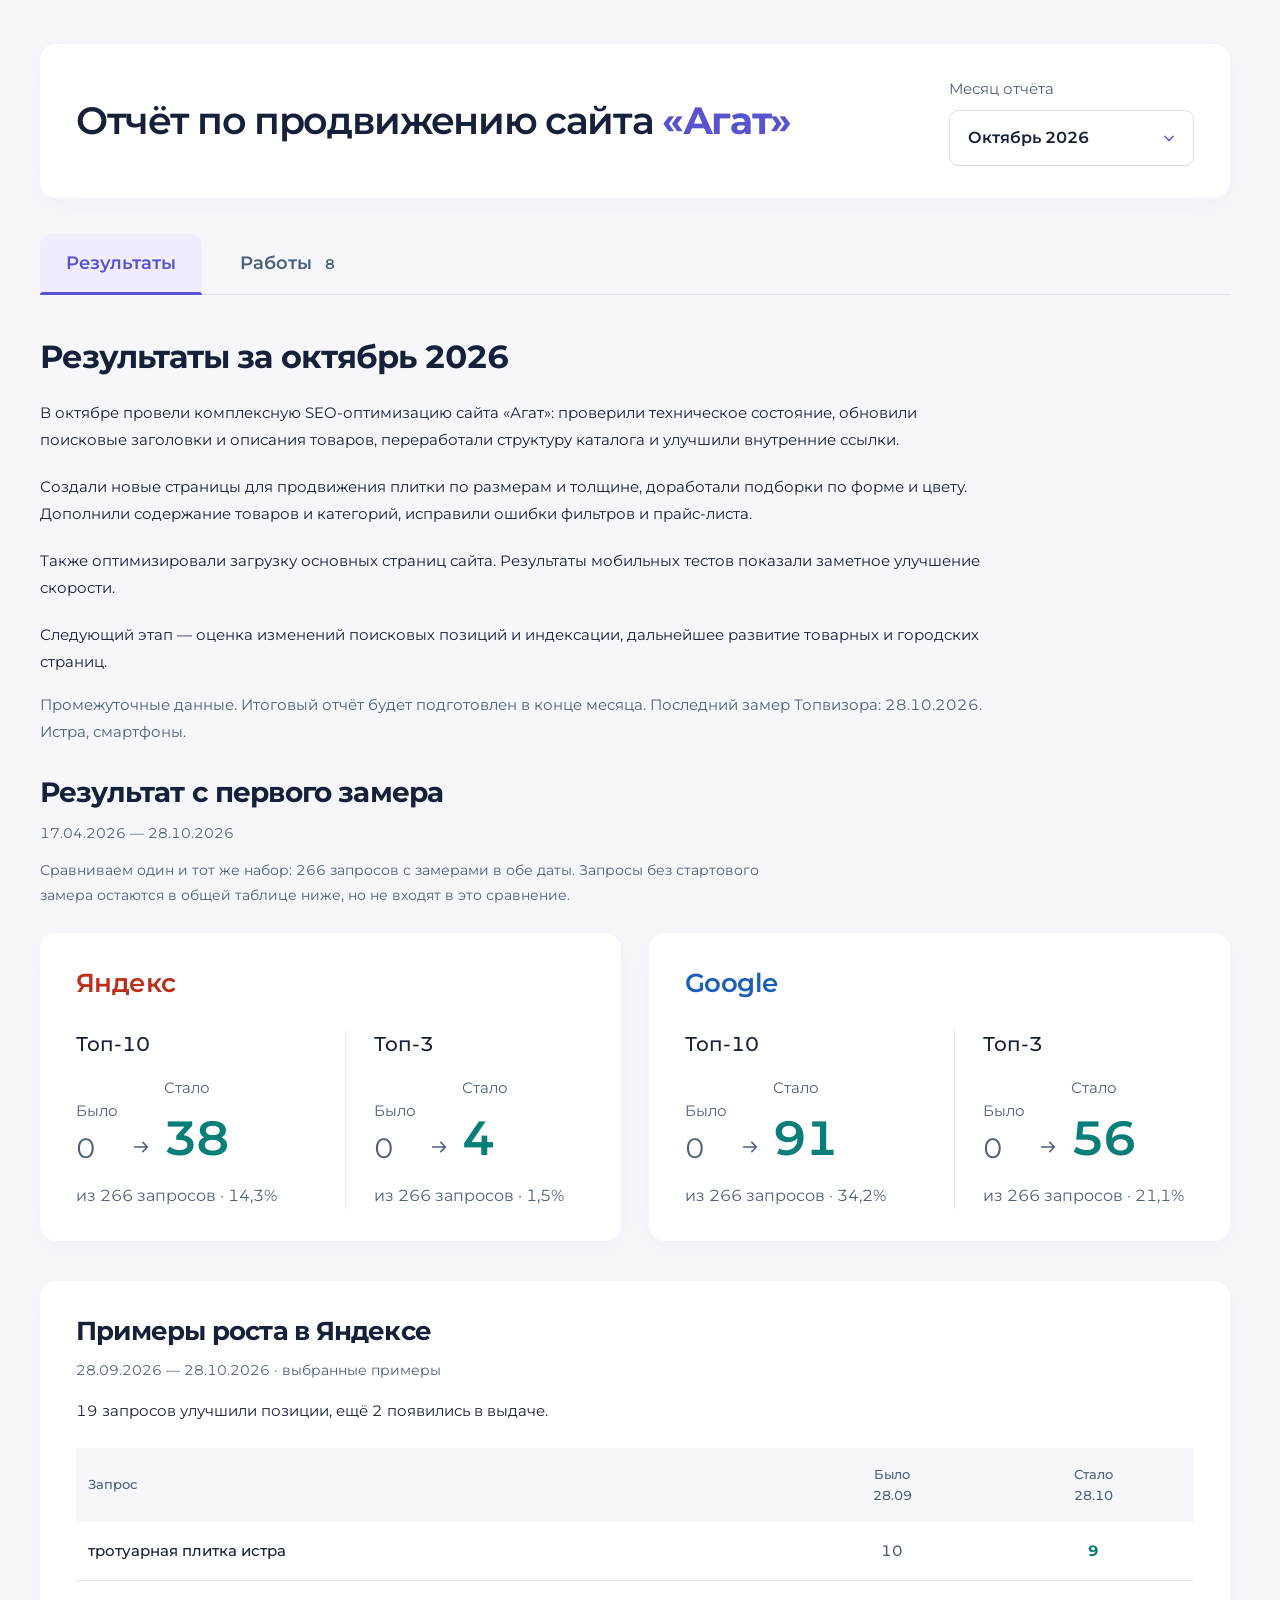
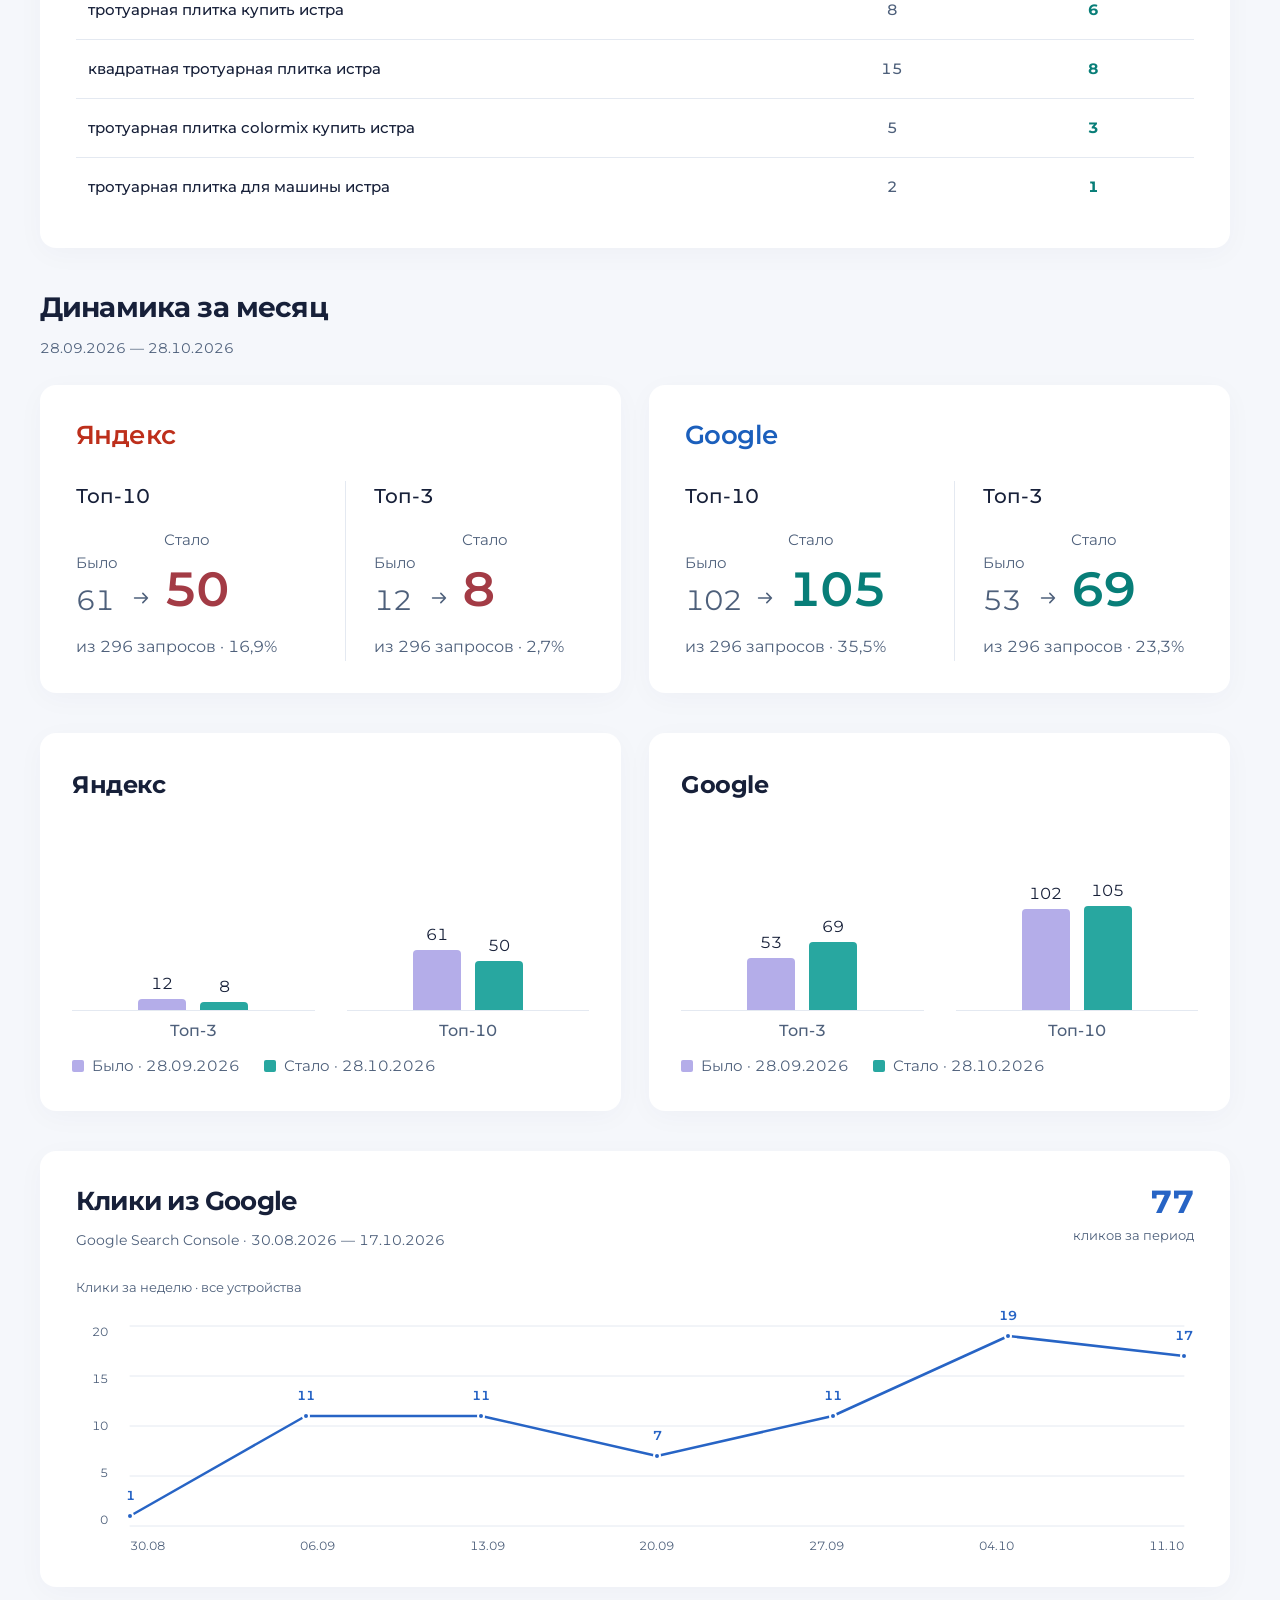
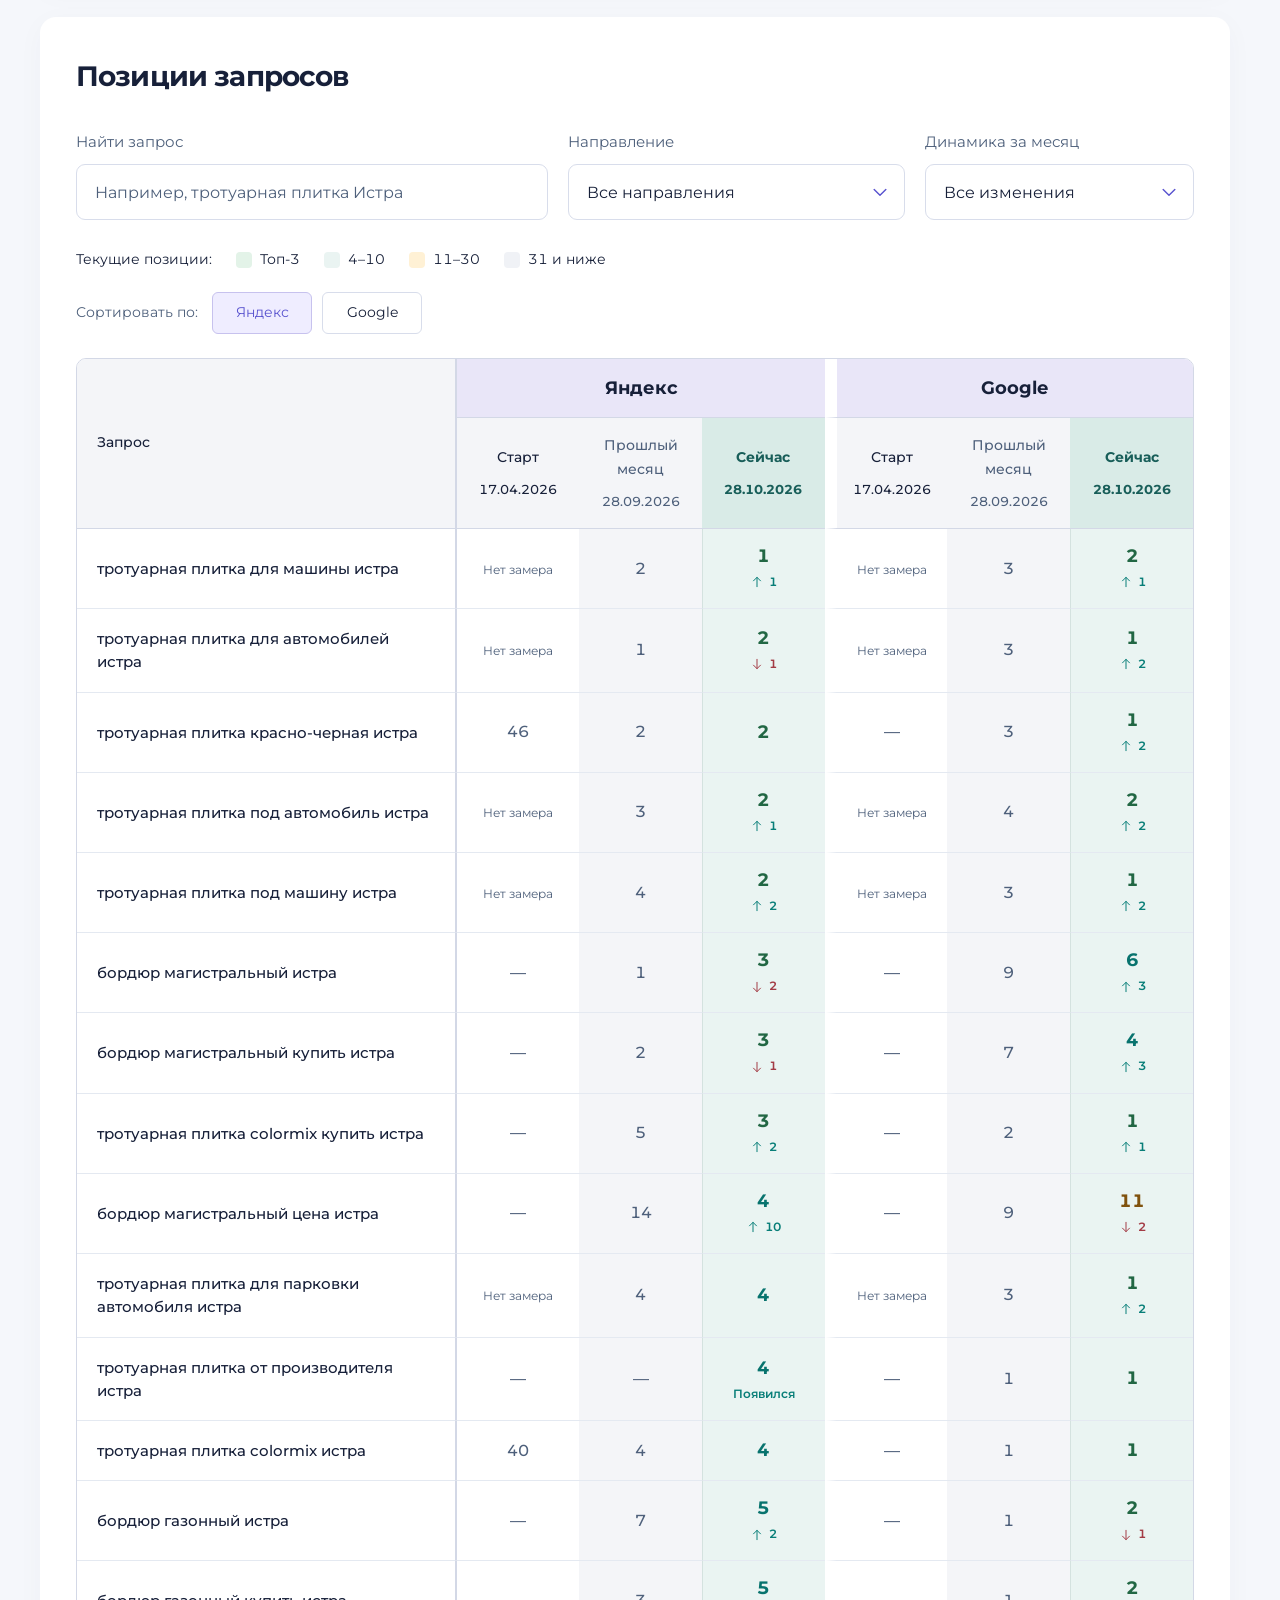
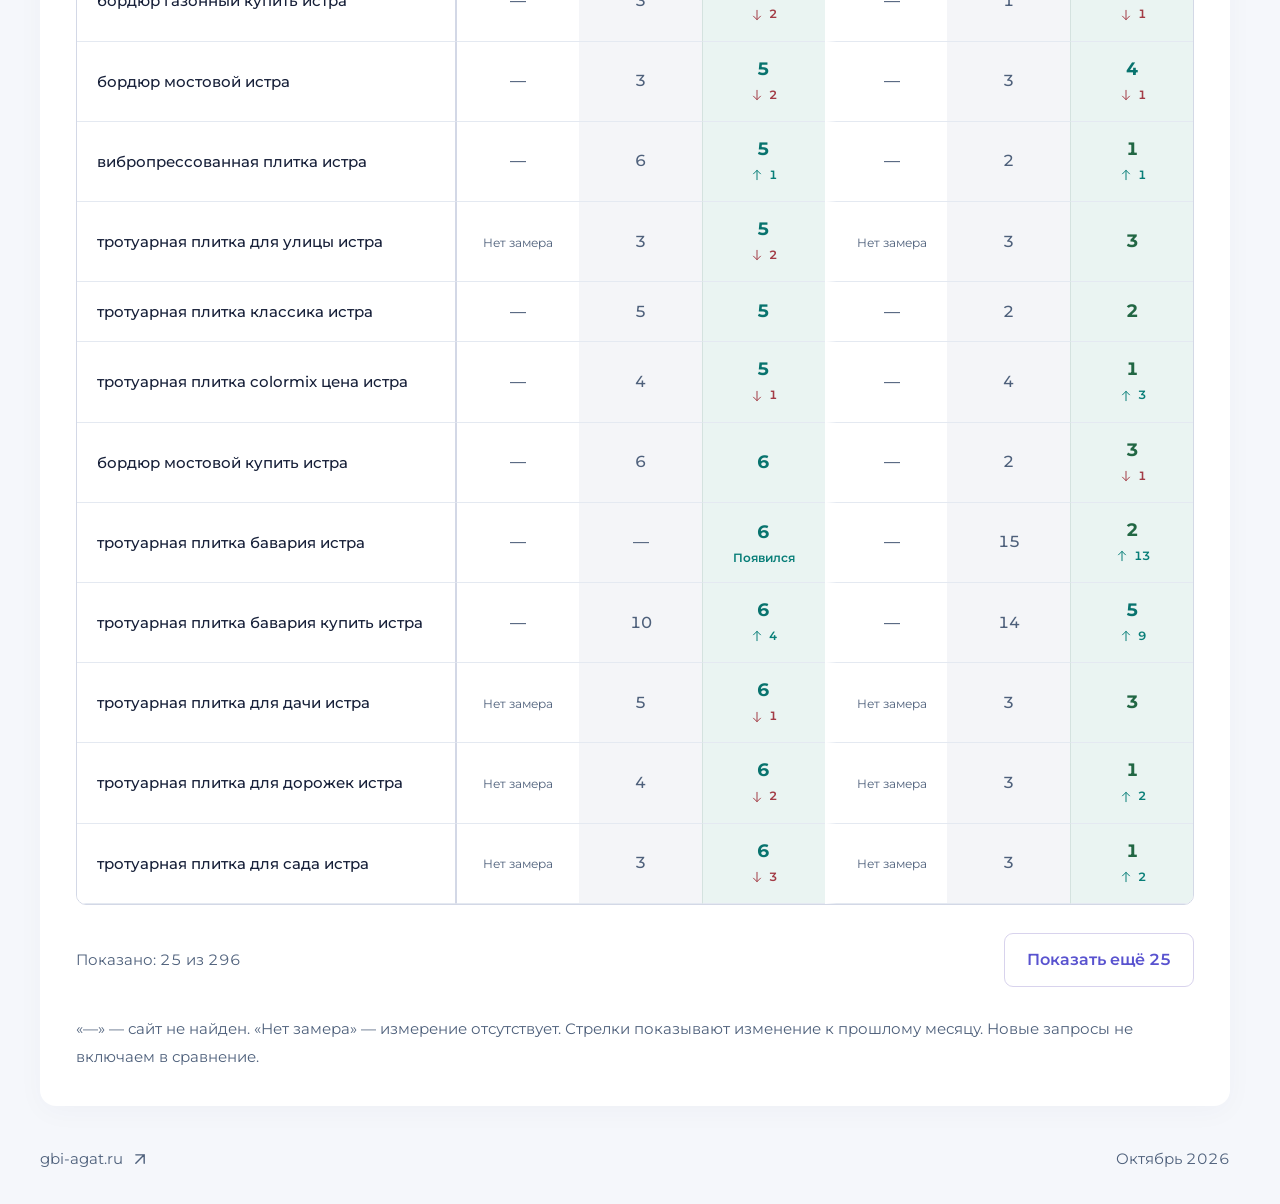
==== commit 63540172: "Lead results with first-measurement growth and selected query gains" ====
--- a/index.html
+++ b/index.html
@@ -10,10 +10,10 @@
   <link rel="preload" href="assets/fonts/Montserrat-SemiBold.woff2" as="font" type="font/woff2" crossorigin>
   <link rel="stylesheet" href="styles.css?v=631f88daee0b">
   <link rel="stylesheet" href="results.css?v=2985867da92b">
-  <link rel="stylesheet" href="adapt.css?v=07c79c703468">
-  <script src="report-data.js?v=126bed1c45ce" defer></script>
-  <script src="model.js?v=c79a3945976d" defer></script>
-  <script src="app.js?v=0f8fed145d20" defer></script>
+  <link rel="stylesheet" href="adapt.css?v=8ad80f9d55a9">
+  <script src="report-data.js?v=a49c44fa48d3" defer></script>
+  <script src="model.js?v=378e6008264b" defer></script>
+  <script src="app.js?v=658bf8a06bf5" defer></script>
 </head>
 <body>
   <a class="skip-link" href="#report-content">К содержанию отчёта</a>
--- a/adapt.css
+++ b/adapt.css
@@ -1,4 +1,21 @@
 /* Only data-dependent additions; the original template styles remain unchanged. */
+.results-period-heading{margin:0 0 24px}
+.results-period-heading h2{font-size:28px;line-height:1.4}
+.results-period-dates{font-size:14px;line-height:1.7;color:var(--muted);margin-top:10px}
+.results-period-note{max-width:85ch;font-size:14px;line-height:1.8;color:var(--muted);margin-top:12px}
+.rank-growth-card{padding:32px 36px;margin-bottom:40px;min-width:0}
+.rank-growth-card h2{font-size:26px;line-height:1.4}
+.rank-growth-summary{margin-top:14px;font-size:15px;line-height:1.8;color:var(--ink)}
+.rank-growth-table{width:100%;table-layout:fixed;border-collapse:collapse;margin-top:24px;font-size:15px;line-height:1.6}
+.rank-growth-table th,.rank-growth-table td{padding:16px 12px;border-bottom:1px solid var(--line);vertical-align:middle;overflow-wrap:anywhere}
+.rank-growth-table thead th{font-size:13px;color:var(--muted);font-weight:500;text-align:center;background:var(--page)}
+.rank-growth-table th:first-child{width:64%;text-align:left}
+.rank-growth-table tbody th{font-weight:500}
+.rank-growth-table td{text-align:center}
+.rank-growth-table .rank-value{min-width:0;color:var(--muted)}
+.rank-growth-table .rank-growth-current .rank-value{color:var(--positive);font-weight:700}
+.rank-growth-table tr:last-child th,.rank-growth-table tr:last-child td{border-bottom:0}
+@media(max-width:600px){.results-period-heading h2{font-size:24px}.rank-growth-card{padding:24px 20px}.rank-growth-card h2{font-size:23px}.rank-growth-table{font-size:14px}.rank-growth-table th,.rank-growth-table td{padding:14px 8px}.rank-growth-table th:first-child{width:58%}.rank-growth-table thead th{font-size:12px}}
 .search-clicks-card{padding:32px 36px;margin-bottom:30px;min-width:0}
 .search-clicks-heading{display:flex;align-items:flex-start;justify-content:space-between;gap:24px}
 .search-clicks-heading h2{font-size:26px;line-height:1.4}
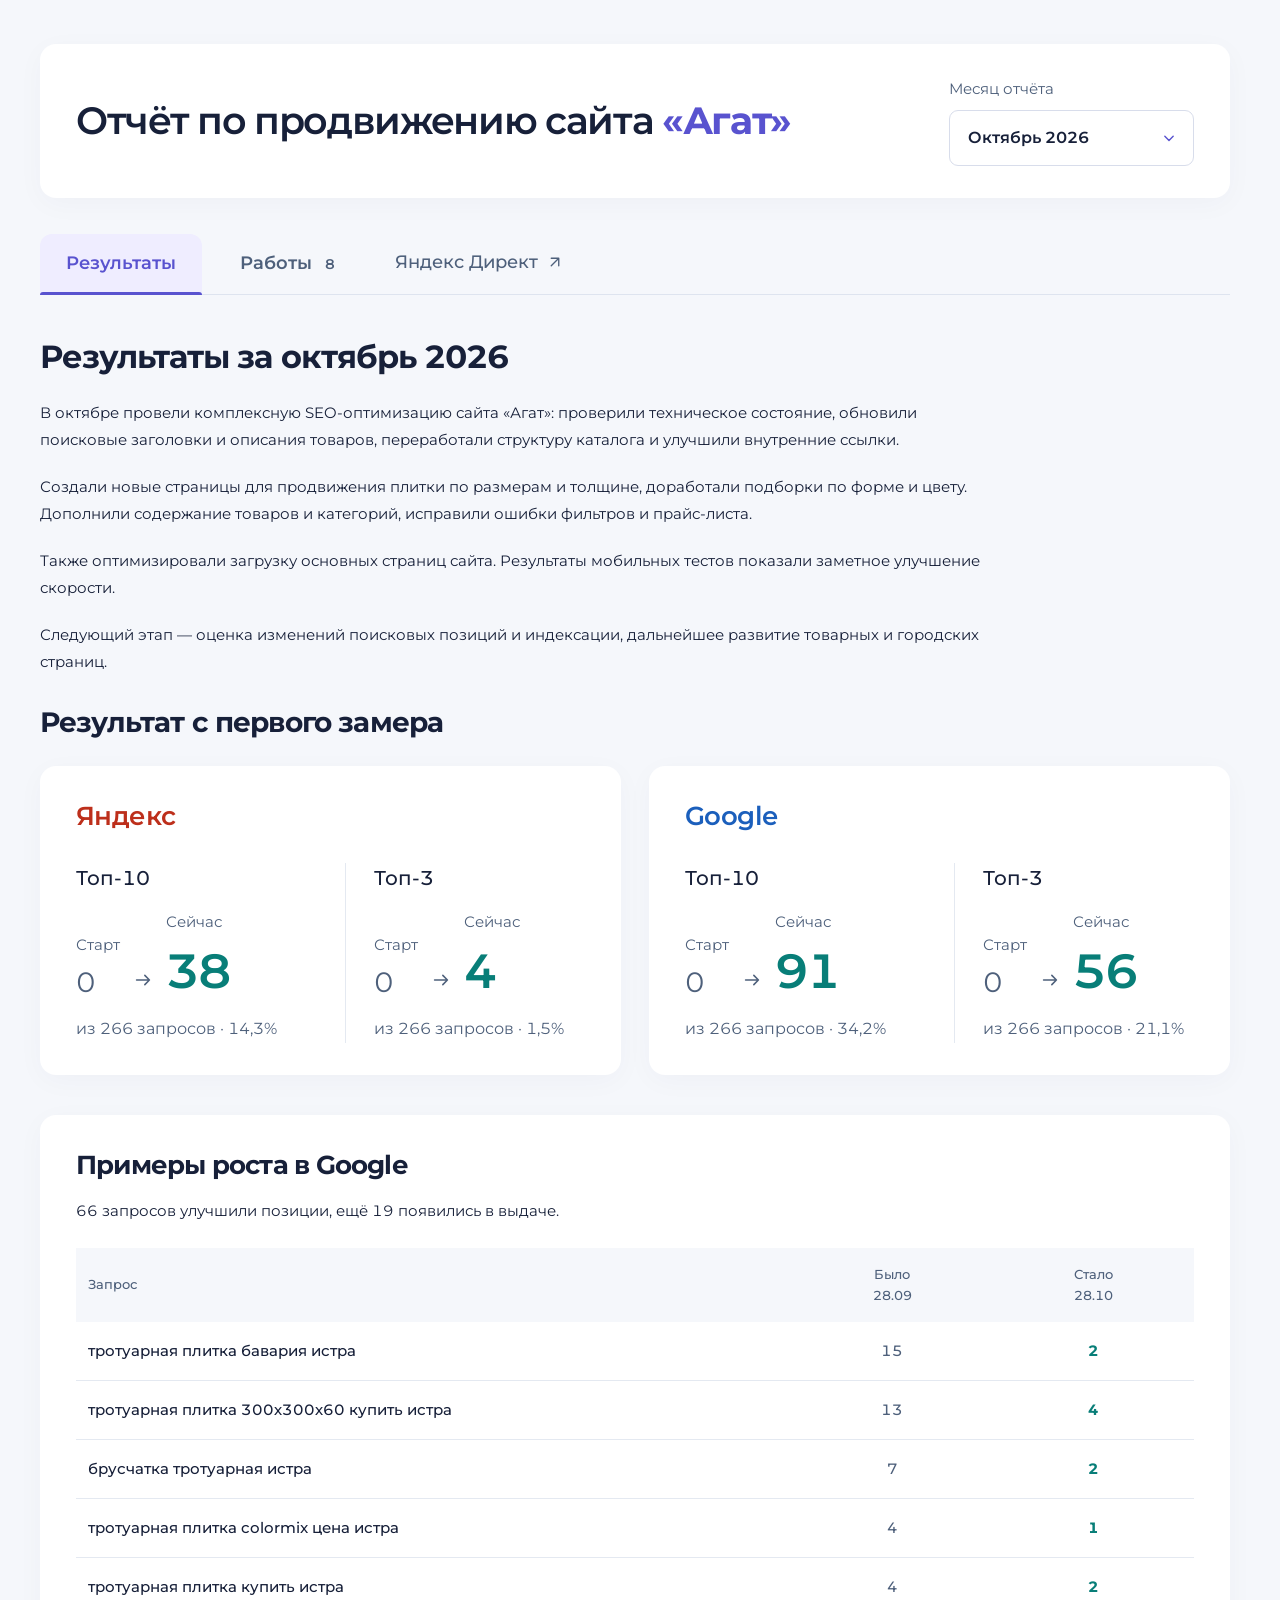
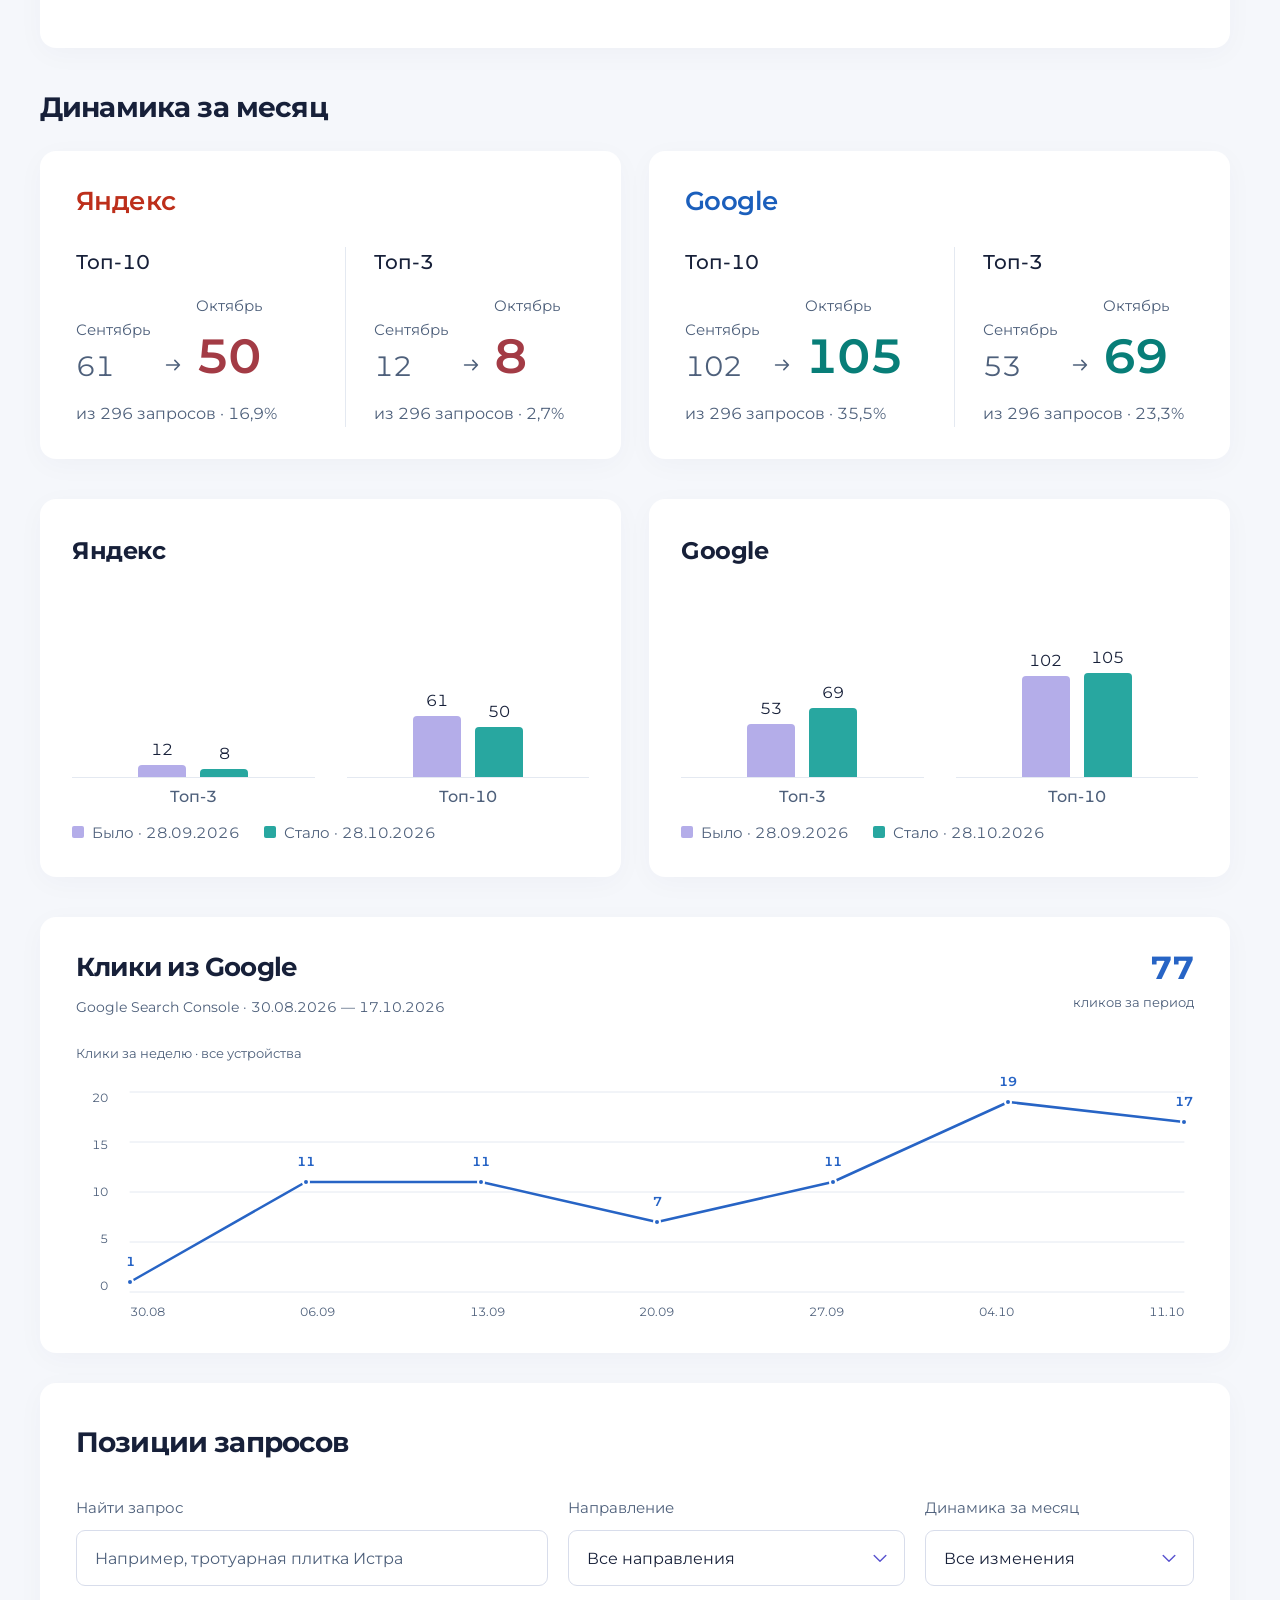
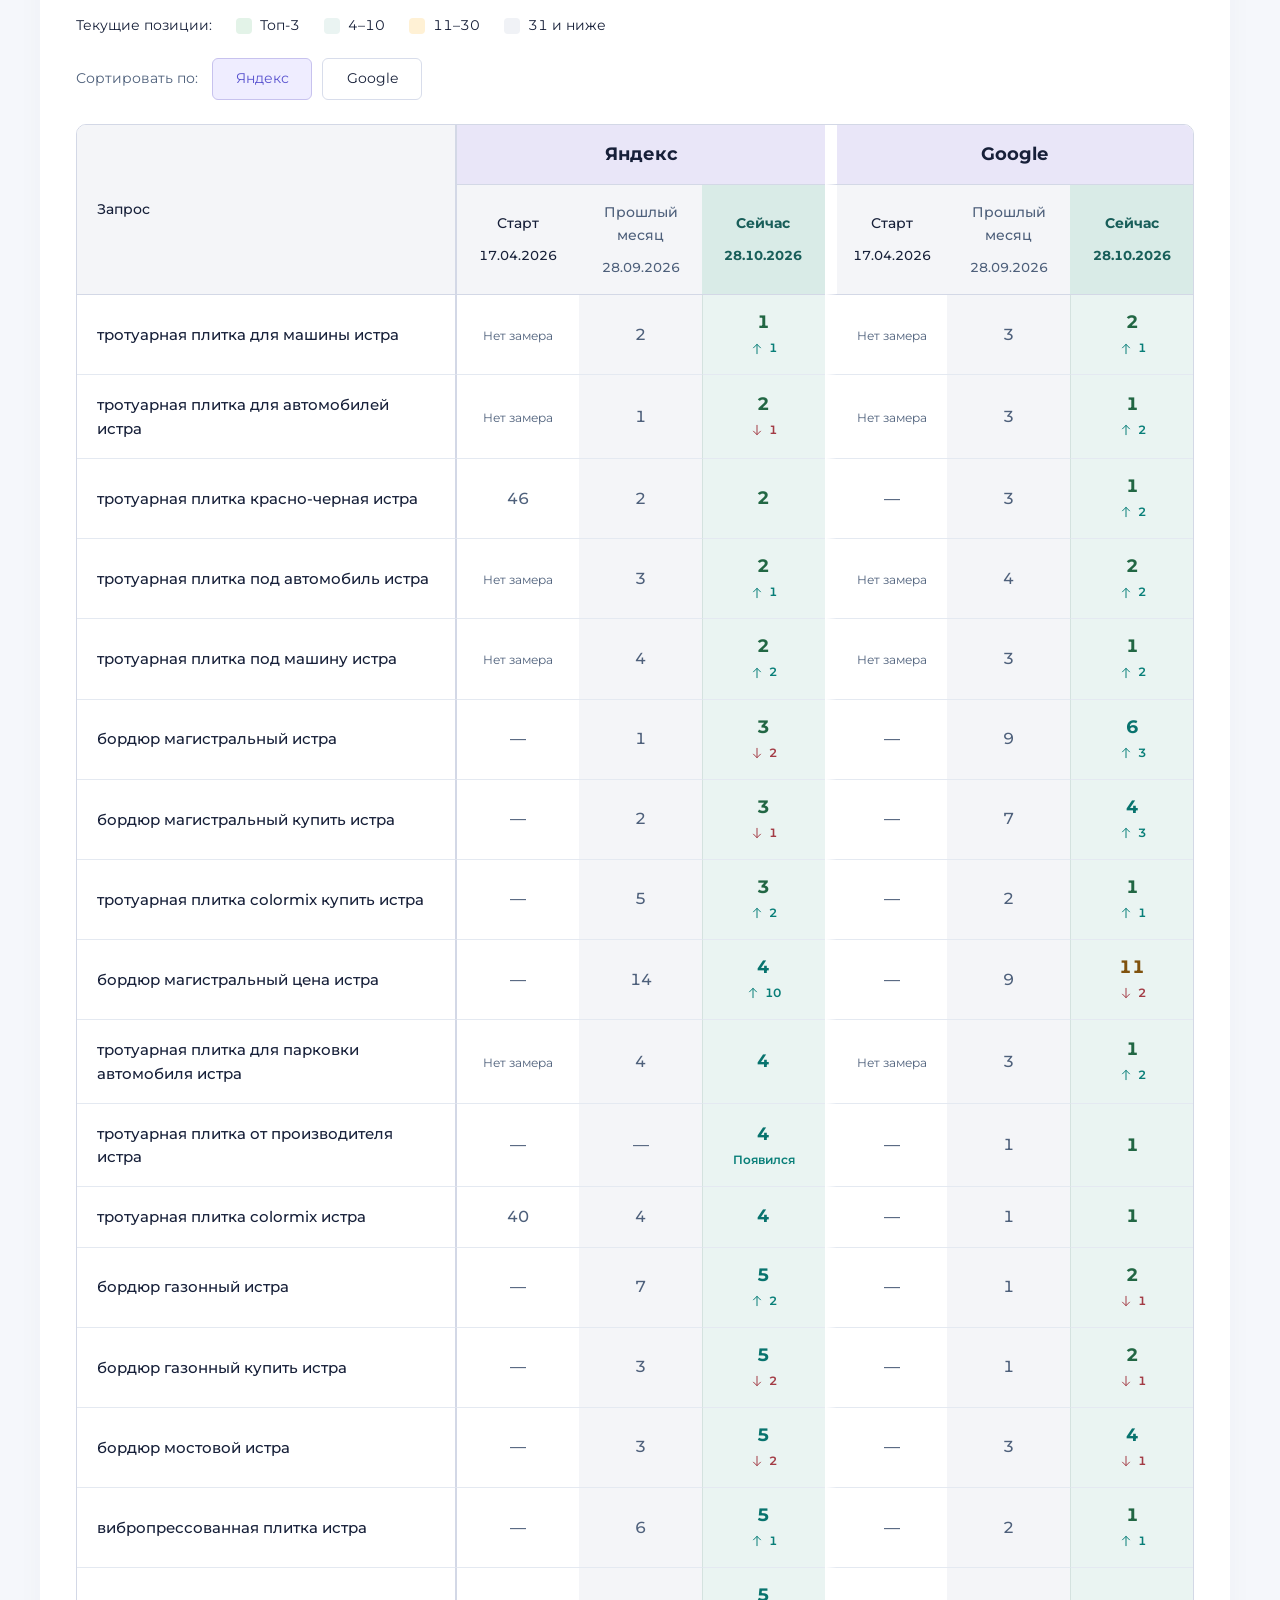
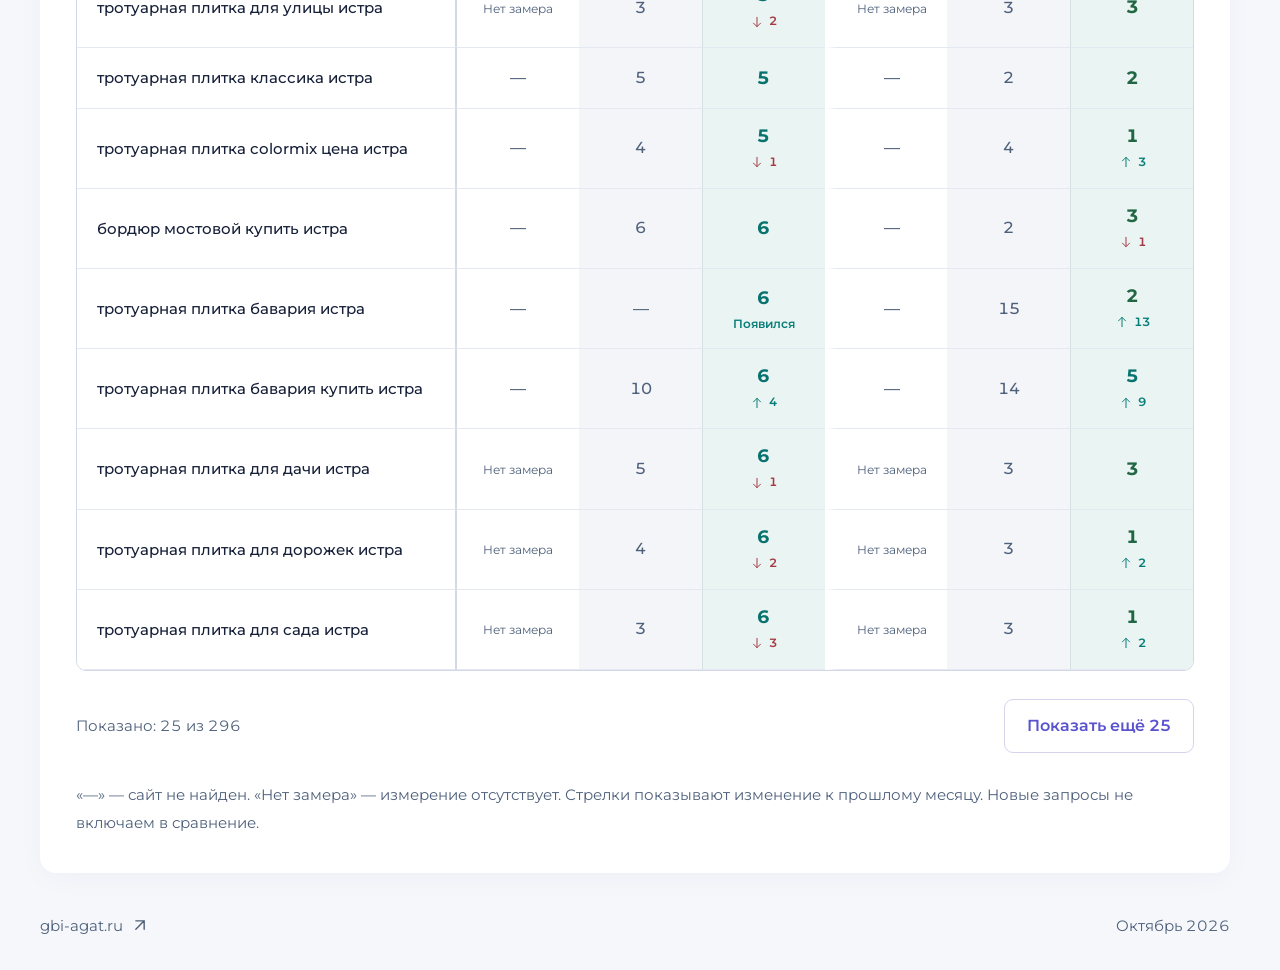
==== commit 38a1c221: "Show verified Google growth and link live Agat Direct report" ====
--- a/index.html
+++ b/index.html
@@ -10,10 +10,10 @@
   <link rel="preload" href="assets/fonts/Montserrat-SemiBold.woff2" as="font" type="font/woff2" crossorigin>
   <link rel="stylesheet" href="styles.css?v=631f88daee0b">
   <link rel="stylesheet" href="results.css?v=2985867da92b">
-  <link rel="stylesheet" href="adapt.css?v=8ad80f9d55a9">
-  <script src="report-data.js?v=a49c44fa48d3" defer></script>
-  <script src="model.js?v=378e6008264b" defer></script>
-  <script src="app.js?v=658bf8a06bf5" defer></script>
+  <link rel="stylesheet" href="adapt.css?v=9d5350b3a442">
+  <script src="report-data.js?v=c3d7b3099691" defer></script>
+  <script src="model.js?v=dfa4d3766d67" defer></script>
+  <script src="app.js?v=ea1b4b3639fc" defer></script>
 </head>
 <body>
   <a class="skip-link" href="#report-content">К содержанию отчёта</a>
@@ -27,6 +27,7 @@
         <button type="button" role="tab" id="tab-results" aria-controls="panel-results" aria-selected="true" tabindex="0">Результаты</button>
         <button type="button" role="tab" id="tab-works" aria-controls="panel-works" aria-selected="false" tabindex="-1">Работы <span id="work-count" class="tab-count" hidden></span></button>
       </div>
+      <a id="direct-report-link" class="direct-report-link" target="_blank" rel="noopener noreferrer" hidden>Яндекс Директ <svg width="18" height="18" viewBox="0 0 24 24" aria-hidden="true"><path d="M7 17 17 7M7 7h10v10"/></svg></a>
     </nav>
     <main id="report-content">
       <section id="panel-results" role="tabpanel" aria-labelledby="tab-results" tabindex="-1"><p class="loading-message" role="status">Загружаем отчёт…</p></section>
--- a/adapt.css
+++ b/adapt.css
@@ -1,4 +1,10 @@
 /* Only data-dependent additions; the original template styles remain unchanged. */
+.report-nav{display:flex;align-items:stretch;gap:10px}
+.direct-report-link{display:inline-flex;align-items:center;gap:8px;padding:15px 24px;color:var(--muted);font-size:18px;font-weight:500;text-decoration:none;line-height:1.5;border-bottom:3px solid transparent;white-space:nowrap}
+.direct-report-link:hover,.direct-report-link:focus-visible{color:var(--accent);background:var(--accent-soft)}
+.direct-report-link[hidden]{display:none}
+.direct-report-link svg{fill:none;stroke:currentColor;stroke-width:1.8;flex:none}
+@media(max-width:600px){.report-nav{gap:4px}.report-nav .tabs{display:flex;flex:1;min-width:0}.report-nav .tabs button{flex:1}.direct-report-link{padding:13px 8px;font-size:14px;white-space:normal;text-align:center;gap:4px}.direct-report-link svg{width:14px;height:14px}}
 .results-period-heading{margin:0 0 24px}
 .results-period-heading h2{font-size:28px;line-height:1.4}
 .results-period-dates{font-size:14px;line-height:1.7;color:var(--muted);margin-top:10px}
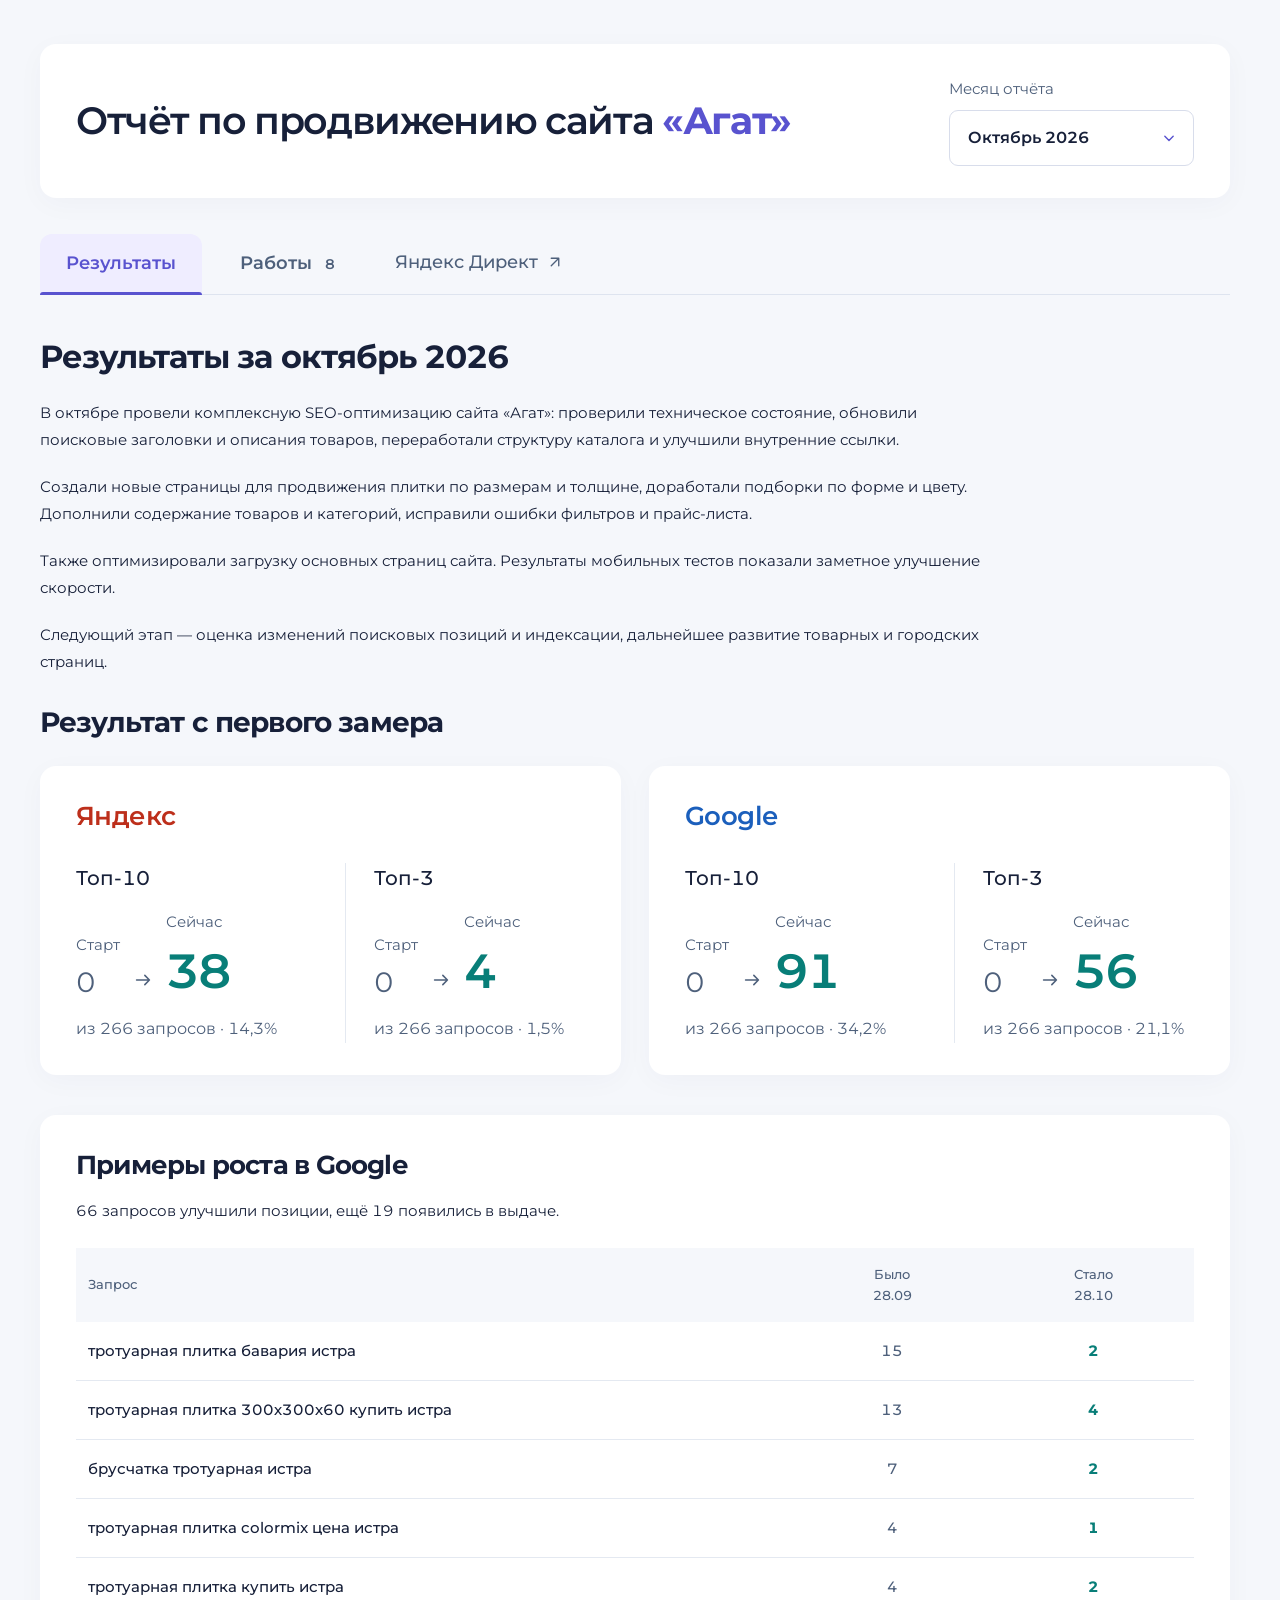
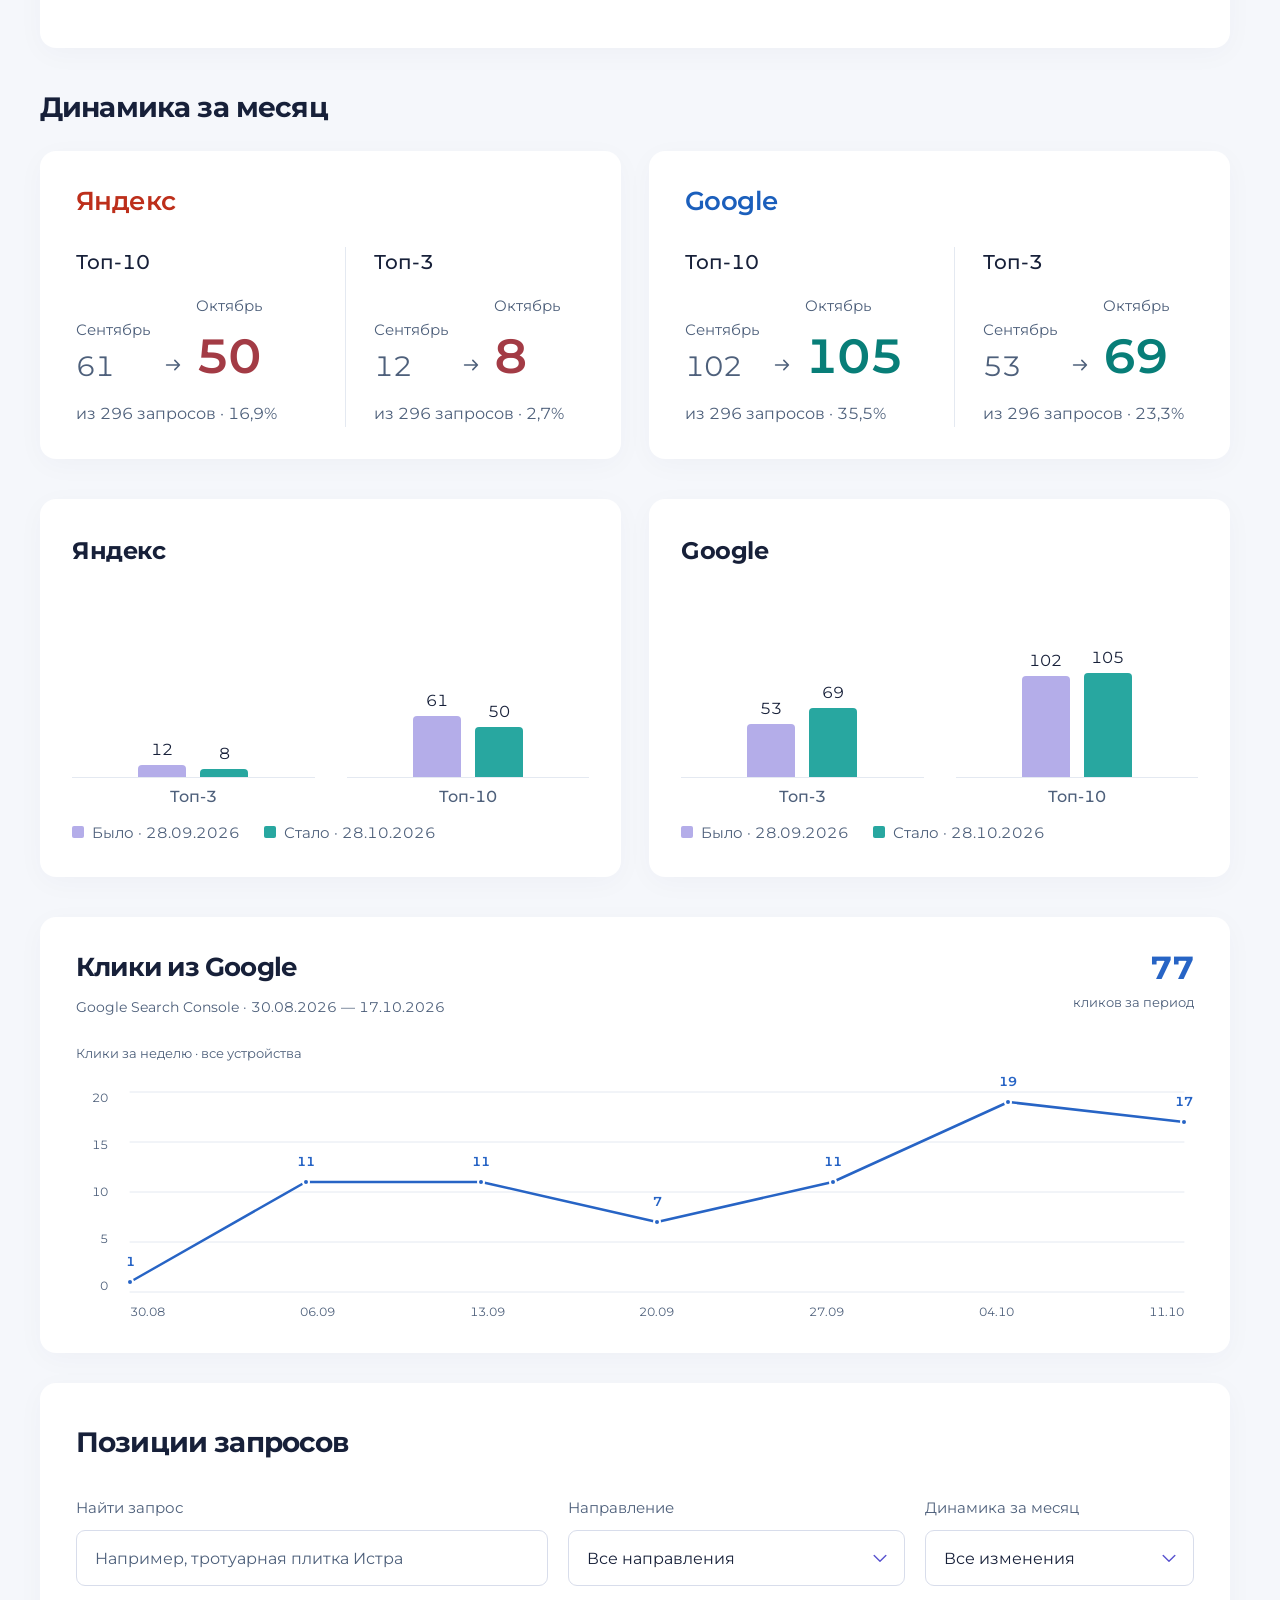
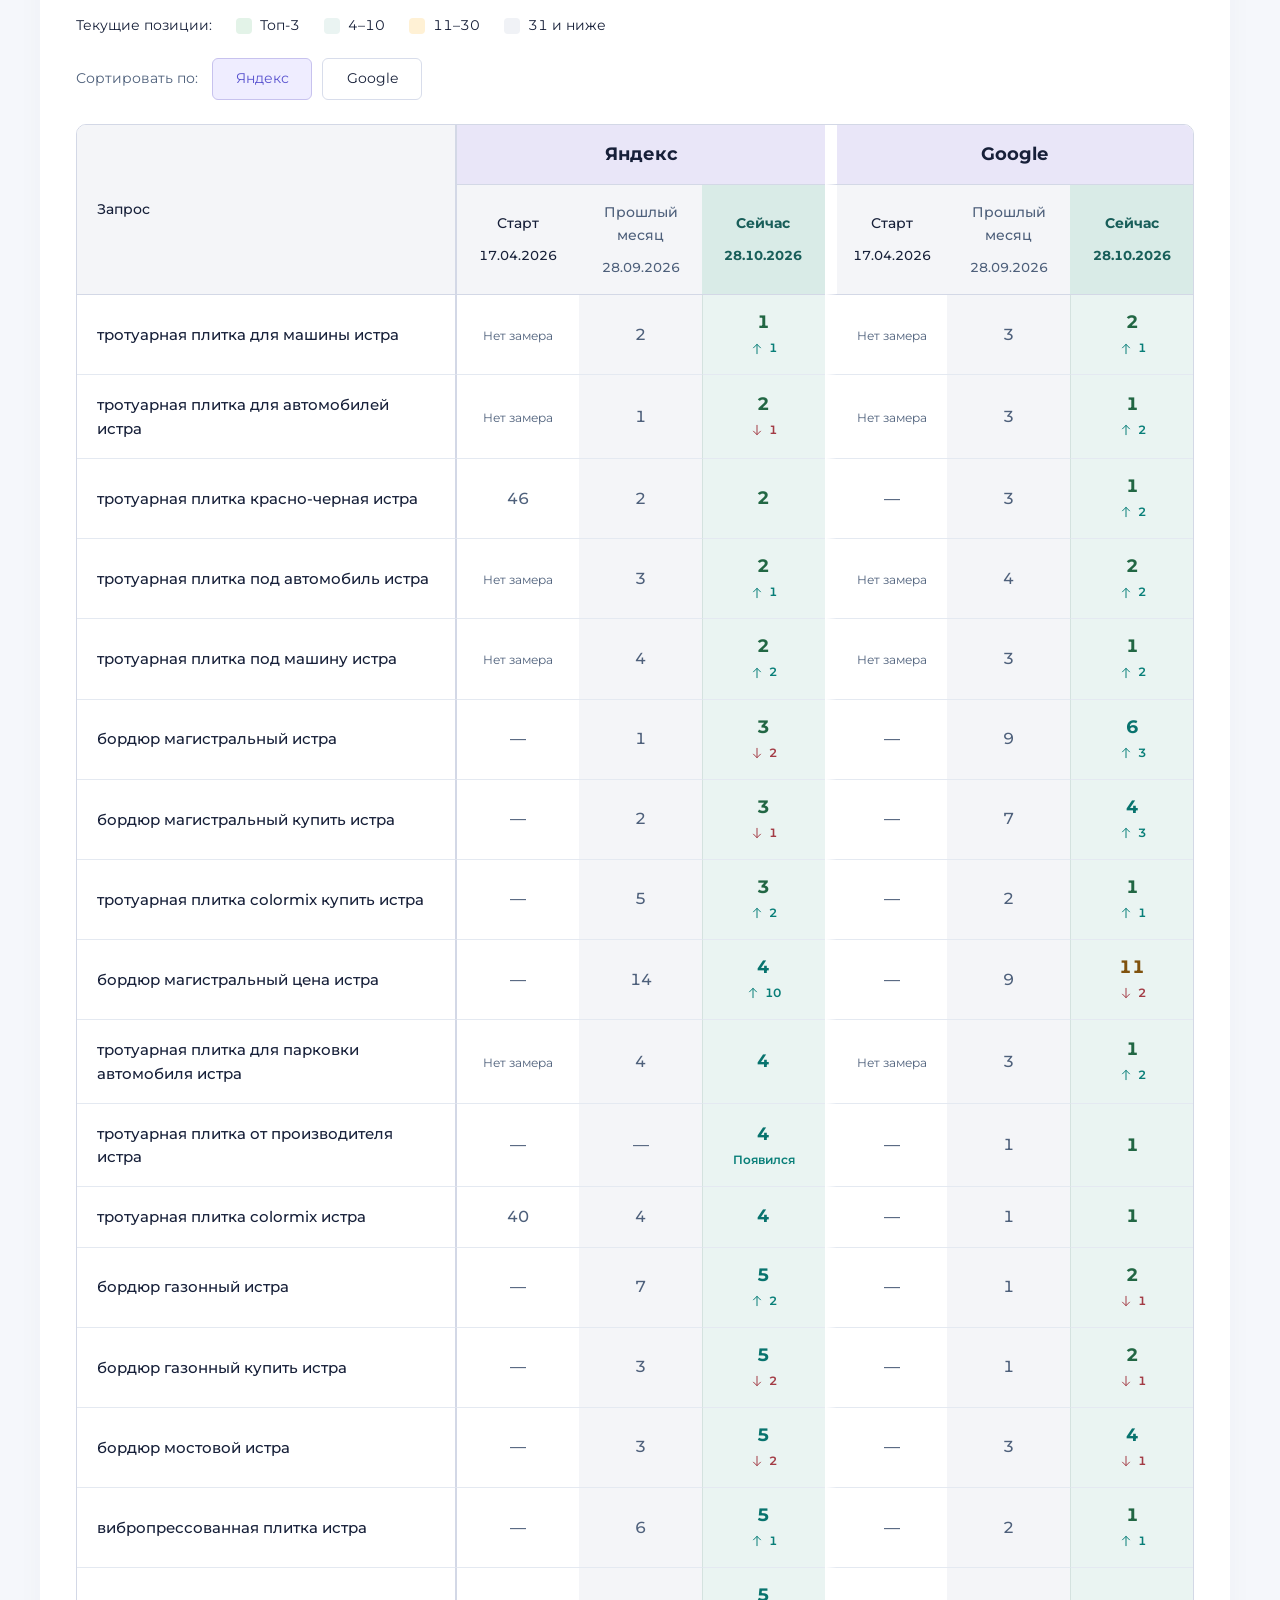
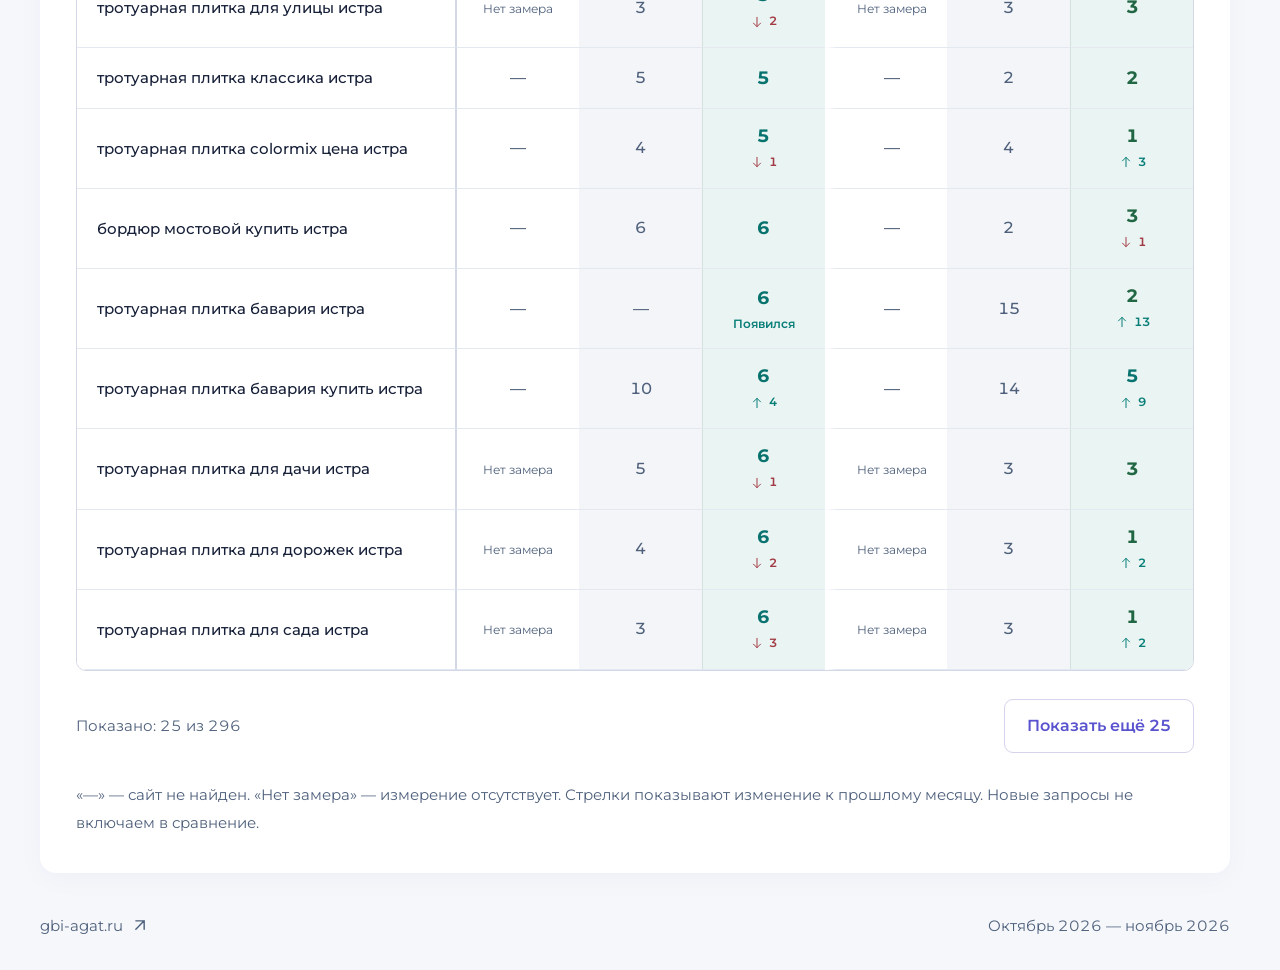
==== commit a16b9d9a: "Record verified PHP security review in November report" ====
--- a/index.html
+++ b/index.html
@@ -11,7 +11,7 @@
   <link rel="stylesheet" href="styles.css?v=631f88daee0b">
   <link rel="stylesheet" href="results.css?v=2985867da92b">
   <link rel="stylesheet" href="adapt.css?v=9d5350b3a442">
-  <script src="report-data.js?v=c3d7b3099691" defer></script>
+  <script src="report-data.js?v=999b62f83cd7" defer></script>
   <script src="model.js?v=dfa4d3766d67" defer></script>
   <script src="app.js?v=ea1b4b3639fc" defer></script>
 </head>
